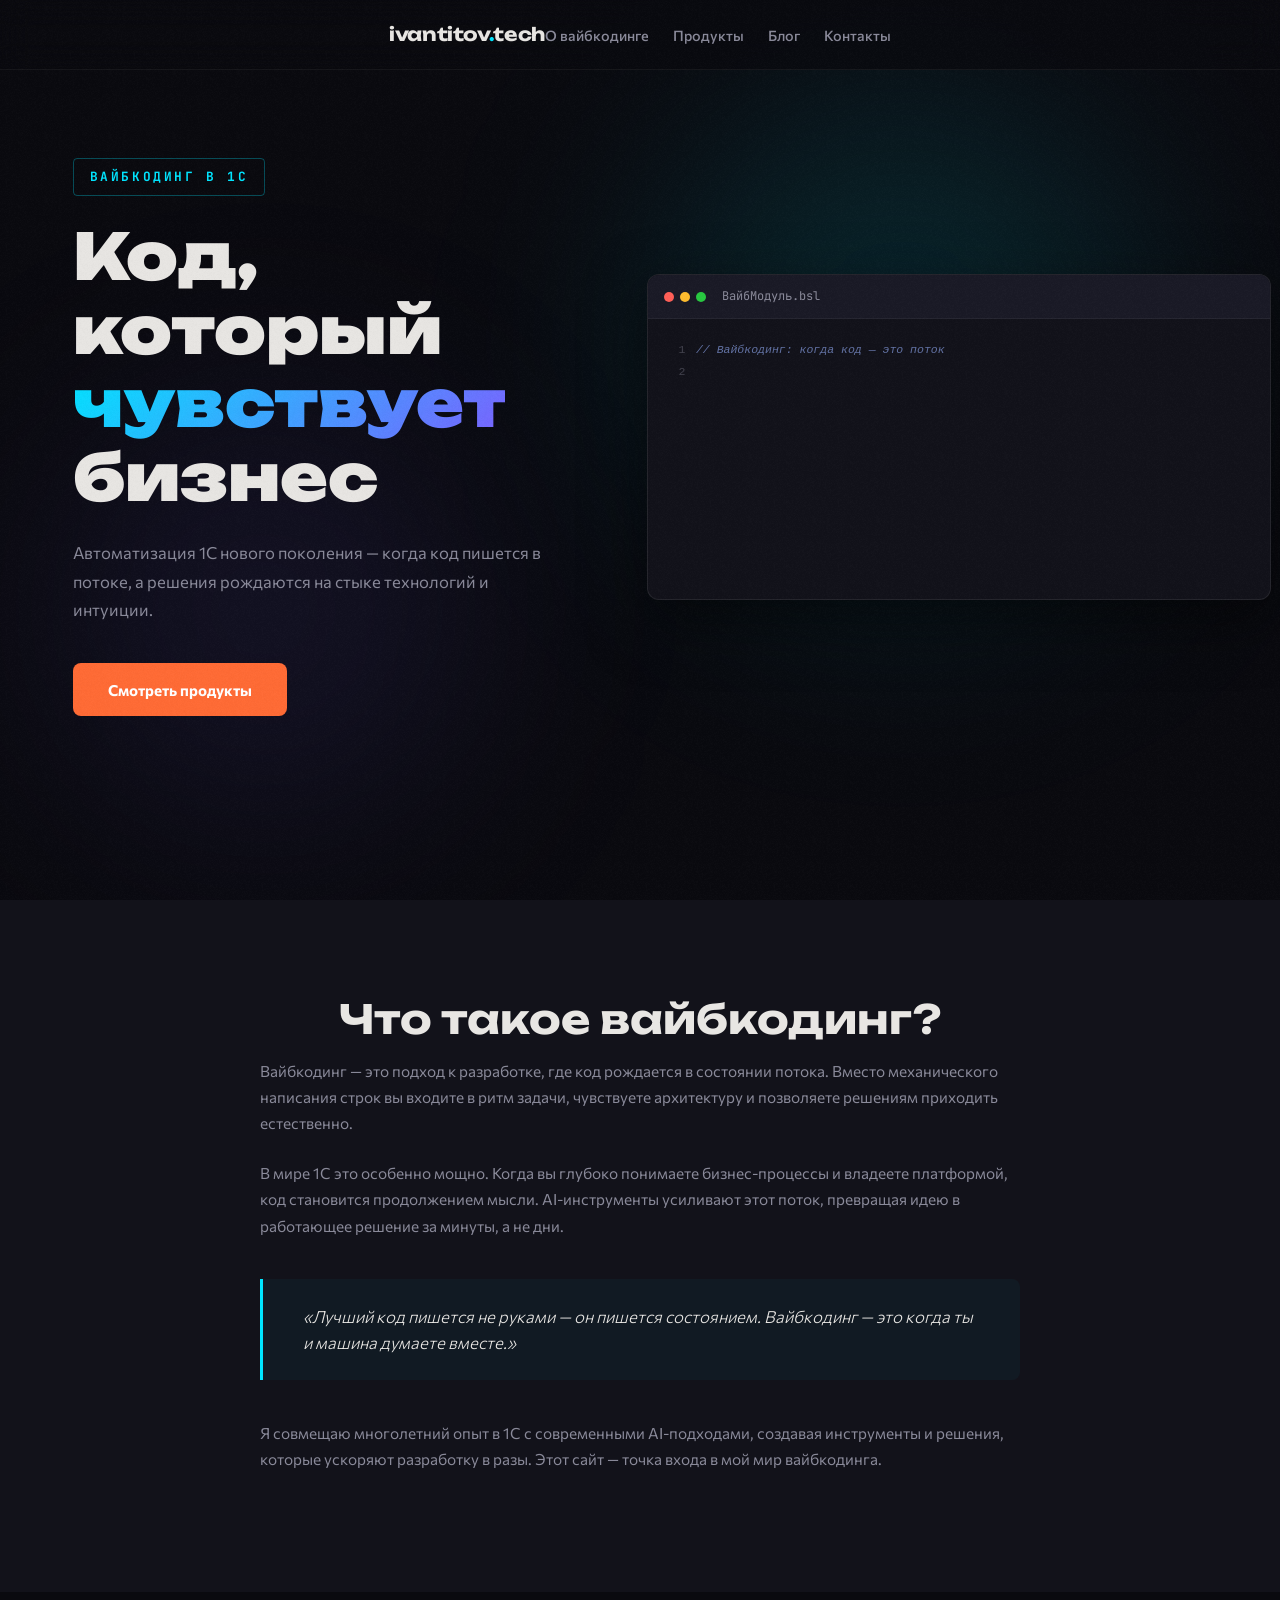
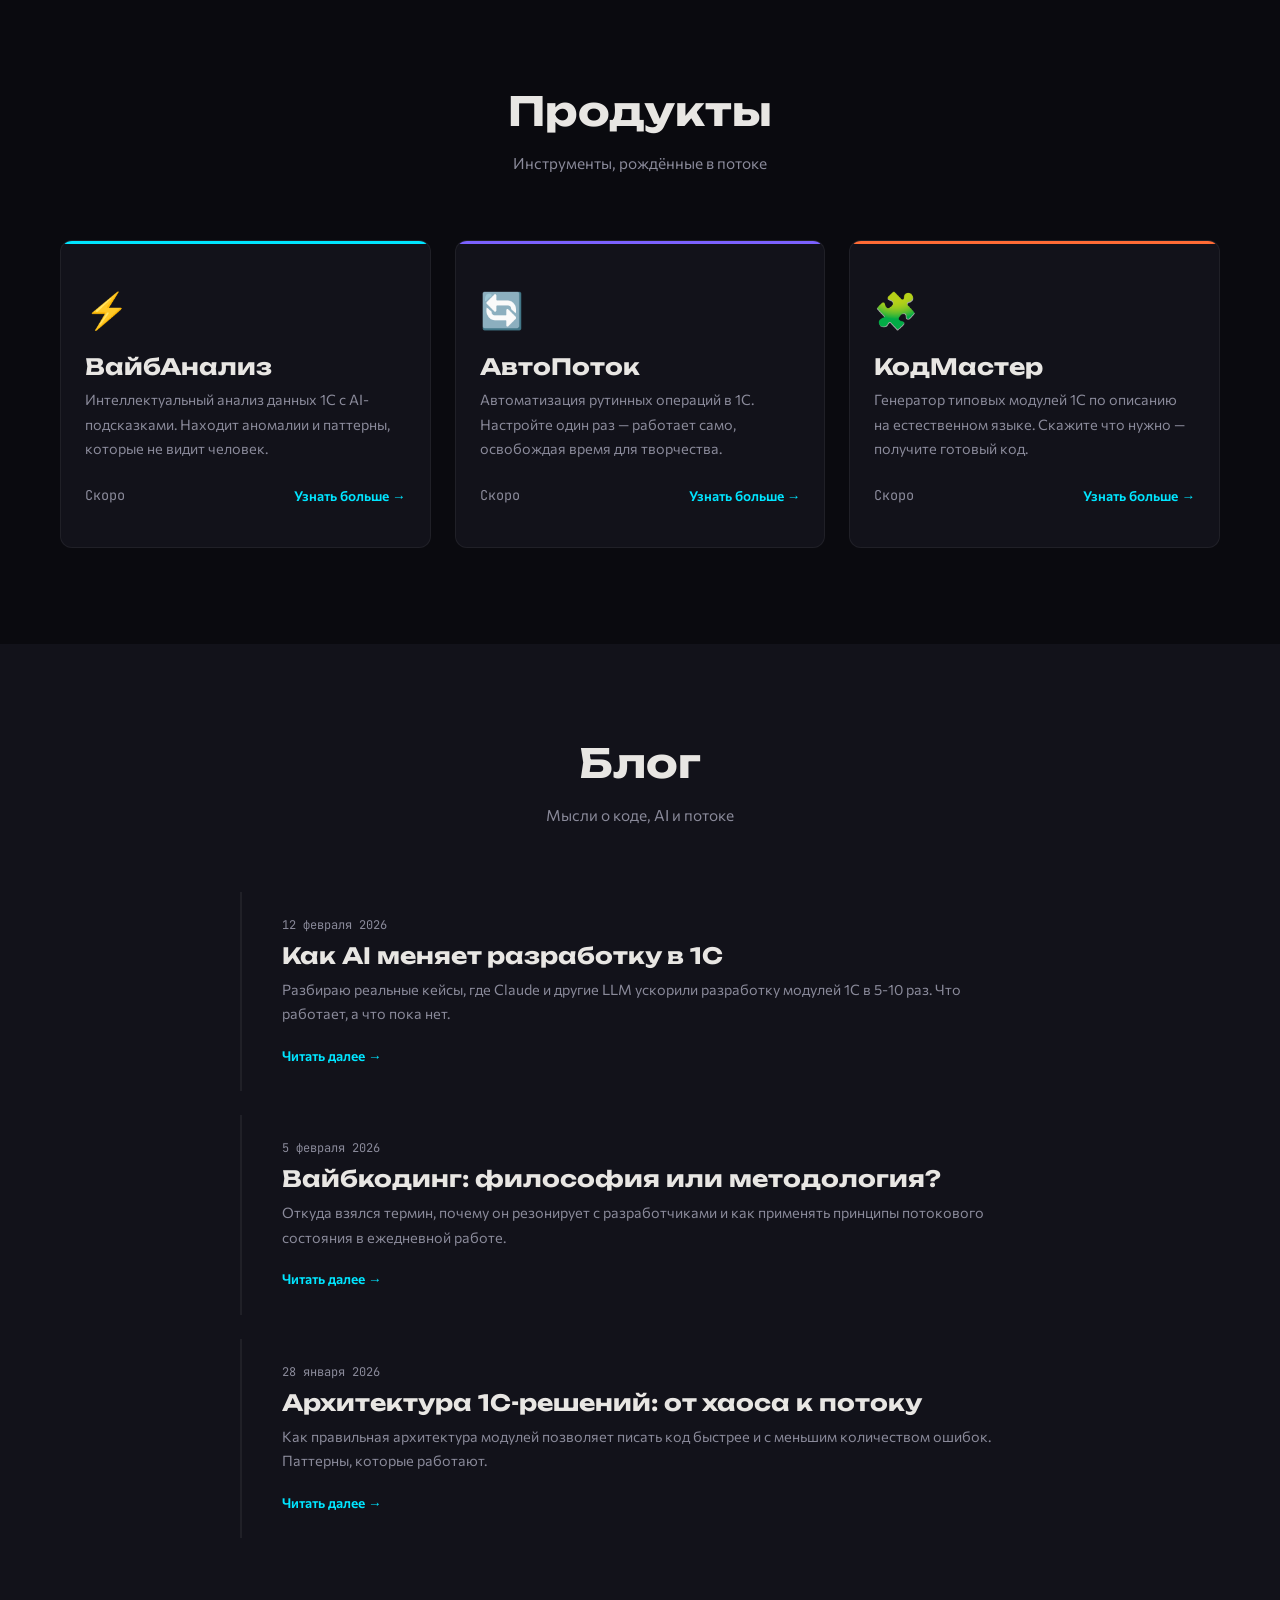
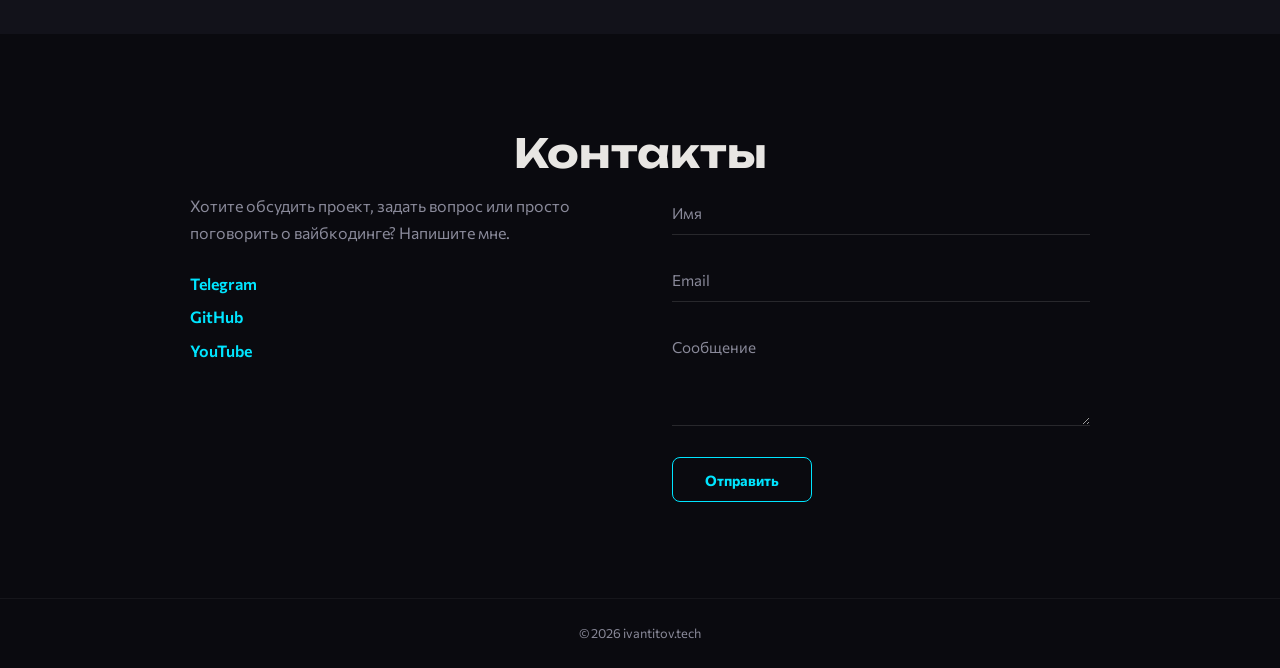
==== index.html @ f4c090a8 "initialization" ====
<!DOCTYPE html>
<html lang="ru">
<head>
  <meta charset="UTF-8">
  <meta name="viewport" content="width=device-width, initial-scale=1.0">
  <title>ivantitov.tech — Вайбкодинг в 1С</title>
  <meta name="description" content="Вайбкодинг в 1С — автоматизация, продукты и экспертиза. Иван Титов.">
  <link rel="icon" href="assets/favicon.svg" type="image/svg+xml">
  <link rel="preconnect" href="https://fonts.googleapis.com">
  <link rel="preconnect" href="https://fonts.gstatic.com" crossorigin>
  <link href="https://fonts.googleapis.com/css2?family=Unbounded:wght@700;900&family=Commissioner:wght@300;400;500;700&family=JetBrains+Mono:wght@400;700&display=swap" rel="stylesheet">
  <link rel="stylesheet" href="css/variables.css">
  <link rel="stylesheet" href="css/base.css">
  <link rel="stylesheet" href="css/layout.css">
  <link rel="stylesheet" href="css/sections.css">
  <link rel="stylesheet" href="css/animations.css">
</head>
<body>
  <!-- Noise overlay -->
  <div class="noise-overlay" aria-hidden="true"></div>

  <!-- Navigation -->
  <nav class="nav" id="nav">
    <div class="container nav__inner">
      <a href="#" class="nav__logo">ivantitov<span class="nav__logo-dot">.</span>tech</a>
      <ul class="nav__links" id="navLinks">
        <li><a href="#about" class="nav__link">О вайбкодинге</a></li>
        <li><a href="#products" class="nav__link">Продукты</a></li>
        <li><a href="#blog" class="nav__link">Блог</a></li>
        <li><a href="#contacts" class="nav__link">Контакты</a></li>
      </ul>
      <button class="nav__burger" id="navBurger" aria-label="Открыть меню">
        <span></span>
        <span></span>
        <span></span>
      </button>
    </div>
  </nav>

  <!-- Mobile overlay -->
  <div class="mobile-overlay" id="mobileOverlay">
    <ul class="mobile-overlay__links">
      <li><a href="#about" class="mobile-overlay__link">О вайбкодинге</a></li>
      <li><a href="#products" class="mobile-overlay__link">Продукты</a></li>
      <li><a href="#blog" class="mobile-overlay__link">Блог</a></li>
      <li><a href="#contacts" class="mobile-overlay__link">Контакты</a></li>
    </ul>
  </div>

  <!-- Hero -->
  <section class="hero" id="hero">
    <div class="hero__glow hero__glow--cyan" aria-hidden="true"></div>
    <div class="hero__glow hero__glow--violet" aria-hidden="true"></div>
    <div class="container hero__inner">
      <div class="hero__content">
        <span class="hero__label reveal" data-delay="0">ВАЙБКОДИНГ В 1С</span>
        <h1 class="hero__title reveal" data-delay="100">
          Код, который<br>
          <span class="hero__title-accent">чувствует</span> бизнес
        </h1>
        <p class="hero__subtitle reveal" data-delay="200">
          Автоматизация 1С нового поколения — когда код пишется в потоке, а решения рождаются на стыке технологий и интуиции.
        </p>
        <a href="#products" class="hero__cta reveal" data-delay="300">Смотреть продукты</a>
      </div>
      <div class="hero__code reveal" data-delay="200">
        <div class="code-window">
          <div class="code-window__header">
            <div class="code-window__dots">
              <span class="code-window__dot code-window__dot--red"></span>
              <span class="code-window__dot code-window__dot--yellow"></span>
              <span class="code-window__dot code-window__dot--green"></span>
            </div>
            <span class="code-window__filename">ВайбМодуль.bsl</span>
          </div>
          <div class="code-window__body">
            <pre class="code-window__pre"><code id="codeOutput"></code></pre>
          </div>
        </div>
      </div>
    </div>
  </section>

  <!-- About -->
  <section class="about" id="about">
    <div class="container about__inner">
      <h2 class="section-title reveal">Что такое вайбкодинг?</h2>
      <div class="about__content">
        <p class="about__text reveal" data-delay="100">
          Вайбкодинг — это подход к разработке, где код рождается в состоянии потока. Вместо механического написания строк вы входите в ритм задачи, чувствуете архитектуру и позволяете решениям приходить естественно.
        </p>
        <p class="about__text reveal" data-delay="200">
          В мире 1С это особенно мощно. Когда вы глубоко понимаете бизнес-процессы и владеете платформой, код становится продолжением мысли. AI-инструменты усиливают этот поток, превращая идею в работающее решение за минуты, а не дни.
        </p>
        <blockquote class="about__quote reveal" data-delay="300">
          «Лучший код пишется не руками — он пишется состоянием. Вайбкодинг — это когда ты и машина думаете вместе.»
        </blockquote>
        <p class="about__text reveal" data-delay="400">
          Я совмещаю многолетний опыт в 1С с современными AI-подходами, создавая инструменты и решения, которые ускоряют разработку в разы. Этот сайт — точка входа в мой мир вайбкодинга.
        </p>
      </div>
    </div>
  </section>

  <!-- Products -->
  <section class="products" id="products">
    <div class="container">
      <h2 class="section-title reveal">Продукты</h2>
      <p class="section-subtitle reveal" data-delay="100">Инструменты, рождённые в потоке</p>
      <div class="products__grid">
        <article class="product-card reveal" data-delay="100">
          <div class="product-card__accent product-card__accent--cyan"></div>
          <div class="product-card__icon">⚡</div>
          <h3 class="product-card__title">ВайбАнализ</h3>
          <p class="product-card__desc">Интеллектуальный анализ данных 1С с AI-подсказками. Находит аномалии и паттерны, которые не видит человек.</p>
          <div class="product-card__footer">
            <span class="product-card__price">Скоро</span>
            <a href="#contacts" class="product-card__link">Узнать больше →</a>
          </div>
        </article>
        <article class="product-card reveal" data-delay="200">
          <div class="product-card__accent product-card__accent--violet"></div>
          <div class="product-card__icon">🔄</div>
          <h3 class="product-card__title">АвтоПоток</h3>
          <p class="product-card__desc">Автоматизация рутинных операций в 1С. Настройте один раз — работает само, освобождая время для творчества.</p>
          <div class="product-card__footer">
            <span class="product-card__price">Скоро</span>
            <a href="#contacts" class="product-card__link">Узнать больше →</a>
          </div>
        </article>
        <article class="product-card reveal" data-delay="300">
          <div class="product-card__accent product-card__accent--orange"></div>
          <div class="product-card__icon">🧩</div>
          <h3 class="product-card__title">КодМастер</h3>
          <p class="product-card__desc">Генератор типовых модулей 1С по описанию на естественном языке. Скажите что нужно — получите готовый код.</p>
          <div class="product-card__footer">
            <span class="product-card__price">Скоро</span>
            <a href="#contacts" class="product-card__link">Узнать больше →</a>
          </div>
        </article>
      </div>
    </div>
  </section>

  <!-- Blog -->
  <section class="blog" id="blog">
    <div class="container">
      <h2 class="section-title reveal">Блог</h2>
      <p class="section-subtitle reveal" data-delay="100">Мысли о коде, AI и потоке</p>
      <div class="blog__list">
        <article class="blog-card reveal" data-delay="100">
          <time class="blog-card__date">12 февраля 2026</time>
          <h3 class="blog-card__title">Как AI меняет разработку в 1С</h3>
          <p class="blog-card__excerpt">Разбираю реальные кейсы, где Claude и другие LLM ускорили разработку модулей 1С в 5-10 раз. Что работает, а что пока нет.</p>
          <a href="#" class="blog-card__link">Читать далее →</a>
        </article>
        <article class="blog-card reveal" data-delay="200">
          <time class="blog-card__date">5 февраля 2026</time>
          <h3 class="blog-card__title">Вайбкодинг: философия или методология?</h3>
          <p class="blog-card__excerpt">Откуда взялся термин, почему он резонирует с разработчиками и как применять принципы потокового состояния в ежедневной работе.</p>
          <a href="#" class="blog-card__link">Читать далее →</a>
        </article>
        <article class="blog-card reveal" data-delay="300">
          <time class="blog-card__date">28 января 2026</time>
          <h3 class="blog-card__title">Архитектура 1С-решений: от хаоса к потоку</h3>
          <p class="blog-card__excerpt">Как правильная архитектура модулей позволяет писать код быстрее и с меньшим количеством ошибок. Паттерны, которые работают.</p>
          <a href="#" class="blog-card__link">Читать далее →</a>
        </article>
      </div>
    </div>
  </section>

  <!-- Contacts -->
  <section class="contacts" id="contacts">
    <div class="container">
      <h2 class="section-title reveal">Контакты</h2>
      <div class="contacts__inner">
        <div class="contacts__info reveal" data-delay="100">
          <p class="contacts__text">Хотите обсудить проект, задать вопрос или просто поговорить о вайбкодинге? Напишите мне.</p>
          <ul class="contacts__socials">
            <li><a href="#" class="contacts__social-link">Telegram</a></li>
            <li><a href="#" class="contacts__social-link">GitHub</a></li>
            <li><a href="#" class="contacts__social-link">YouTube</a></li>
          </ul>
        </div>
        <form class="contacts__form reveal" data-delay="200" id="contactForm">
          <div class="form-group">
            <input type="text" name="name" class="form-input" placeholder="Имя" required>
          </div>
          <div class="form-group">
            <input type="email" name="email" class="form-input" placeholder="Email" required>
          </div>
          <div class="form-group">
            <textarea name="message" class="form-input form-textarea" placeholder="Сообщение" rows="4" required></textarea>
          </div>
          <button type="submit" class="form-submit">Отправить</button>
        </form>
      </div>
    </div>
  </section>

  <!-- Footer -->
  <footer class="footer">
    <div class="container footer__inner">
      <span class="footer__copy">&copy; 2026 ivantitov.tech</span>
    </div>
  </footer>

  <script src="js/typing.js"></script>
  <script src="js/scroll-reveal.js"></script>
  <script src="js/main.js"></script>
</body>
</html>
---- css/variables.css ----
:root {
  /* Backgrounds */
  --bg-deep: #0a0a0f;
  --bg-surface: #12121a;
  --bg-elevated: #1a1a26;

  /* Accents */
  --accent-primary: #00e5ff;
  --accent-secondary: #7b61ff;
  --accent-cta: #ff6b35;

  /* Text */
  --text-primary: #e8e6e3;
  --text-secondary: #8a8a9a;

  /* Syntax highlighting (Dracula-style) */
  --syn-keyword: #ff79c6;
  --syn-function: #50fa7b;
  --syn-string: #f1fa8c;
  --syn-variable: #8be9fd;
  --syn-comment: #6272a4;
  --syn-number: #bd93f9;

  /* Fonts */
  --font-heading: 'Unbounded', cursive;
  --font-body: 'Commissioner', sans-serif;
  --font-mono: 'JetBrains Mono', monospace;

  /* Spacing */
  --space-xs: 0.5rem;
  --space-sm: 1rem;
  --space-md: 1.5rem;
  --space-lg: 2.5rem;
  --space-xl: 4rem;
  --space-2xl: 6rem;

  /* Container */
  --container-max: 1200px;
  --container-padding: 1.25rem;

  /* Misc */
  --radius: 12px;
  --radius-sm: 8px;
  --transition: 0.3s ease;
  --nav-height: 70px;
}
---- css/base.css ----
/* Reset */
*, *::before, *::after {
  margin: 0;
  padding: 0;
  box-sizing: border-box;
}

html {
  scroll-behavior: smooth;
  -webkit-font-smoothing: antialiased;
  -moz-osx-font-smoothing: grayscale;
}

body {
  font-family: var(--font-body);
  font-weight: 400;
  color: var(--text-primary);
  background-color: var(--bg-deep);
  line-height: 1.6;
  overflow-x: hidden;
}

/* Typography */
h1, h2, h3, h4 {
  font-family: var(--font-heading);
  font-weight: 700;
  line-height: 1.15;
}

h1 {
  font-size: clamp(2.2rem, 5vw, 4rem);
  font-weight: 900;
}

h2 {
  font-size: clamp(1.6rem, 3.5vw, 2.5rem);
}

h3 {
  font-size: clamp(1.1rem, 2vw, 1.4rem);
}

p {
  color: var(--text-secondary);
  font-size: clamp(0.95rem, 1.2vw, 1.1rem);
  line-height: 1.7;
}

a {
  color: var(--accent-primary);
  text-decoration: none;
  transition: color var(--transition);
}

a:hover {
  color: var(--accent-secondary);
}

ul {
  list-style: none;
}

img {
  max-width: 100%;
  display: block;
}

button, input, textarea {
  font-family: inherit;
  font-size: inherit;
  border: none;
  outline: none;
  background: none;
  color: inherit;
}

/* Noise overlay */
.noise-overlay {
  position: fixed;
  inset: 0;
  z-index: 9999;
  pointer-events: none;
  opacity: 0.04;
  background-image: url('../assets/noise.png');
  background-repeat: repeat;
}

/* Section title */
.section-title {
  text-align: center;
  margin-bottom: var(--space-sm);
}

.section-subtitle {
  text-align: center;
  margin-bottom: var(--space-xl);
  color: var(--text-secondary);
}

/* Selection */
::selection {
  background: var(--accent-primary);
  color: var(--bg-deep);
}
---- css/layout.css ----
/* Container */
.container {
  max-width: var(--container-max);
  margin: 0 auto;
  padding: 0 var(--container-padding);
}

/* Sections */
section {
  padding: var(--space-2xl) 0;
}

/* Nav layout */
.nav {
  position: fixed;
  top: 0;
  left: 0;
  right: 0;
  z-index: 1000;
  height: var(--nav-height);
  display: flex;
  align-items: center;
  background: rgba(10, 10, 15, 0.8);
  backdrop-filter: blur(16px);
  -webkit-backdrop-filter: blur(16px);
  border-bottom: 1px solid rgba(255, 255, 255, 0.05);
}

.nav__inner {
  display: flex;
  align-items: center;
  justify-content: space-between;
}

.nav__links {
  display: flex;
  gap: var(--space-md);
}

.nav__burger {
  display: none;
  flex-direction: column;
  gap: 5px;
  cursor: pointer;
  padding: 4px;
}

.nav__burger span {
  display: block;
  width: 24px;
  height: 2px;
  background: var(--text-primary);
  border-radius: 2px;
  transition: var(--transition);
}

/* Hero layout */
.hero {
  min-height: 100vh;
  display: flex;
  align-items: center;
  padding-top: var(--nav-height);
  position: relative;
  overflow: hidden;
}

.hero__inner {
  display: grid;
  grid-template-columns: 45% 55%;
  gap: var(--space-xl);
  align-items: center;
}

/* About layout */
.about__inner {
  max-width: 800px;
  margin: 0 auto;
}

/* Products grid */
.products__grid {
  display: grid;
  grid-template-columns: repeat(auto-fill, minmax(300px, 1fr));
  gap: var(--space-md);
}

/* Blog list */
.blog__list {
  display: flex;
  flex-direction: column;
  gap: var(--space-md);
  max-width: 800px;
  margin: 0 auto;
}

/* Contacts layout */
.contacts__inner {
  display: grid;
  grid-template-columns: 1fr 1fr;
  gap: var(--space-xl);
  max-width: 900px;
  margin: 0 auto;
}

/* Footer layout */
.footer__inner {
  display: flex;
  justify-content: center;
  padding: var(--space-md) 0;
}

/* Mobile overlay */
.mobile-overlay {
  position: fixed;
  inset: 0;
  z-index: 999;
  background: rgba(10, 10, 15, 0.95);
  backdrop-filter: blur(20px);
  display: flex;
  align-items: center;
  justify-content: center;
  opacity: 0;
  pointer-events: none;
  transition: opacity var(--transition);
}

.mobile-overlay.active {
  opacity: 1;
  pointer-events: auto;
}

.mobile-overlay__links {
  display: flex;
  flex-direction: column;
  align-items: center;
  gap: var(--space-lg);
}

.mobile-overlay__link {
  font-family: var(--font-heading);
  font-size: 1.5rem;
  color: var(--text-primary);
}

/* ===== Responsive ===== */

@media (max-width: 1024px) {
  .hero__inner {
    grid-template-columns: 1fr;
    text-align: center;
  }

  .hero__content {
    order: 1;
  }

  .hero__code {
    order: 2;
  }

  .contacts__inner {
    grid-template-columns: 1fr;
  }
}

@media (max-width: 768px) {
  :root {
    --container-padding: 1rem;
  }

  .nav__links {
    display: none;
  }

  .nav__burger {
    display: flex;
  }

  .products__grid {
    grid-template-columns: 1fr;
  }

  section {
    padding: var(--space-xl) 0;
  }
}
---- css/sections.css ----
/* ===== Nav ===== */
.nav__logo {
  font-family: var(--font-heading);
  font-weight: 700;
  font-size: 1.15rem;
  color: var(--text-primary);
  letter-spacing: -0.02em;
}

.nav__logo:hover {
  color: var(--text-primary);
}

.nav__logo-dot {
  color: var(--accent-primary);
}

.nav__link {
  color: var(--text-secondary);
  font-size: 0.9rem;
  font-weight: 500;
  position: relative;
  padding-bottom: 2px;
}

.nav__link::after {
  content: '';
  position: absolute;
  bottom: 0;
  left: 0;
  width: 0;
  height: 2px;
  background: var(--accent-primary);
  transition: width var(--transition);
}

.nav__link:hover {
  color: var(--text-primary);
}

.nav__link:hover::after {
  width: 100%;
}

/* ===== Hero ===== */
.hero__label {
  display: inline-block;
  font-family: var(--font-mono);
  font-size: 0.8rem;
  font-weight: 700;
  letter-spacing: 0.2em;
  color: var(--accent-primary);
  padding: var(--space-xs) var(--space-sm);
  border: 1px solid rgba(0, 229, 255, 0.3);
  border-radius: 4px;
  margin-bottom: var(--space-md);
}

.hero__title {
  margin-bottom: var(--space-md);
}

.hero__title-accent {
  background: linear-gradient(135deg, var(--accent-primary), var(--accent-secondary));
  -webkit-background-clip: text;
  -webkit-text-fill-color: transparent;
  background-clip: text;
}

.hero__subtitle {
  font-size: clamp(1rem, 1.3vw, 1.2rem);
  margin-bottom: var(--space-lg);
  max-width: 480px;
}

@media (max-width: 1024px) {
  .hero__subtitle {
    margin-left: auto;
    margin-right: auto;
  }
}

.hero__cta {
  display: inline-block;
  padding: 0.9rem 2.2rem;
  background: var(--accent-cta);
  color: #fff;
  font-weight: 700;
  font-size: 0.95rem;
  border-radius: var(--radius-sm);
  transition: transform var(--transition), box-shadow var(--transition), background var(--transition);
}

.hero__cta:hover {
  color: #fff;
  transform: translateY(-2px);
  box-shadow: 0 8px 30px rgba(255, 107, 53, 0.35);
}

/* Hero glows */
.hero__glow {
  position: absolute;
  border-radius: 50%;
  filter: blur(120px);
  pointer-events: none;
}

.hero__glow--cyan {
  width: 500px;
  height: 500px;
  background: rgba(0, 229, 255, 0.12);
  top: 10%;
  right: 10%;
}

.hero__glow--violet {
  width: 400px;
  height: 400px;
  background: rgba(123, 97, 255, 0.1);
  bottom: 10%;
  left: 5%;
}

/* Code window */
.code-window {
  background: var(--bg-surface);
  border: 1px solid rgba(255, 255, 255, 0.08);
  border-radius: var(--radius);
  overflow: hidden;
  box-shadow: 0 20px 60px rgba(0, 0, 0, 0.5);
}

.code-window__header {
  display: flex;
  align-items: center;
  gap: var(--space-sm);
  padding: 0.75rem 1rem;
  background: var(--bg-elevated);
  border-bottom: 1px solid rgba(255, 255, 255, 0.05);
}

.code-window__dots {
  display: flex;
  gap: 6px;
}

.code-window__dot {
  width: 10px;
  height: 10px;
  border-radius: 50%;
}

.code-window__dot--red { background: #ff5f57; }
.code-window__dot--yellow { background: #febc2e; }
.code-window__dot--green { background: #28c840; }

.code-window__filename {
  font-family: var(--font-mono);
  font-size: 0.75rem;
  color: var(--text-secondary);
}

.code-window__body {
  padding: 1.25rem;
  min-height: 280px;
  overflow: hidden;
}

.code-window__pre {
  font-family: var(--font-mono);
  font-size: clamp(0.72rem, 0.9vw, 0.85rem);
  line-height: 1.8;
  white-space: pre;
  color: var(--text-secondary);
}

/* Syntax classes */
.syn-keyword { color: var(--syn-keyword); font-weight: 700; }
.syn-function { color: var(--syn-function); }
.syn-string { color: var(--syn-string); }
.syn-variable { color: var(--syn-variable); }
.syn-comment { color: var(--syn-comment); font-style: italic; }
.syn-number { color: var(--syn-number); }
.syn-cursor {
  display: inline-block;
  width: 2px;
  height: 1.1em;
  background: var(--accent-primary);
  vertical-align: text-bottom;
  margin-left: 1px;
}

.code-line-num {
  display: inline-block;
  width: 2.5ch;
  text-align: right;
  margin-right: 1.5ch;
  color: rgba(138, 138, 154, 0.4);
  user-select: none;
}

/* ===== About ===== */
.about {
  background: var(--bg-surface);
}

.about__text {
  margin-bottom: var(--space-md);
}

.about__quote {
  position: relative;
  padding: var(--space-md) var(--space-lg);
  margin: var(--space-lg) 0;
  font-family: var(--font-body);
  font-size: clamp(1rem, 1.3vw, 1.15rem);
  font-style: italic;
  font-weight: 300;
  color: var(--text-primary);
  border-left: 3px solid var(--accent-primary);
  background: rgba(0, 229, 255, 0.04);
  border-radius: 0 var(--radius-sm) var(--radius-sm) 0;
}

/* ===== Products ===== */
.product-card {
  position: relative;
  background: var(--bg-surface);
  border: 1px solid rgba(255, 255, 255, 0.06);
  border-radius: var(--radius);
  padding: var(--space-lg) var(--space-md);
  overflow: hidden;
  transition: transform var(--transition), box-shadow var(--transition), border-color var(--transition);
  display: flex;
  flex-direction: column;
}

.product-card:hover {
  transform: translateY(-6px);
  box-shadow: 0 16px 48px rgba(0, 0, 0, 0.4);
  border-color: rgba(255, 255, 255, 0.12);
}

.product-card__accent {
  position: absolute;
  top: 0;
  left: 0;
  right: 0;
  height: 3px;
}

.product-card__accent--cyan { background: var(--accent-primary); }
.product-card__accent--violet { background: var(--accent-secondary); }
.product-card__accent--orange { background: var(--accent-cta); }

.product-card:hover .product-card__accent--cyan { box-shadow: 0 0 20px var(--accent-primary); }
.product-card:hover .product-card__accent--violet { box-shadow: 0 0 20px var(--accent-secondary); }
.product-card:hover .product-card__accent--orange { box-shadow: 0 0 20px var(--accent-cta); }

.product-card__icon {
  font-size: 2.2rem;
  margin-bottom: var(--space-sm);
}

.product-card__title {
  margin-bottom: var(--space-xs);
}

.product-card__desc {
  font-size: 0.9rem;
  margin-bottom: var(--space-md);
  flex: 1;
}

.product-card__footer {
  display: flex;
  justify-content: space-between;
  align-items: center;
}

.product-card__price {
  font-family: var(--font-mono);
  font-size: 0.85rem;
  color: var(--text-secondary);
}

.product-card__link {
  font-size: 0.85rem;
  font-weight: 600;
}

/* ===== Blog ===== */
.blog {
  background: var(--bg-surface);
}

.blog-card {
  padding: var(--space-md) var(--space-lg);
  border-left: 2px solid rgba(255, 255, 255, 0.06);
  transition: border-color var(--transition), background var(--transition);
  border-radius: 0 var(--radius-sm) var(--radius-sm) 0;
}

.blog-card:hover {
  border-left-color: var(--accent-primary);
  background: rgba(0, 229, 255, 0.02);
}

.blog-card__date {
  font-family: var(--font-mono);
  font-size: 0.75rem;
  color: var(--text-secondary);
  display: block;
  margin-bottom: var(--space-xs);
}

.blog-card__title {
  margin-bottom: var(--space-xs);
}

.blog-card__excerpt {
  font-size: 0.9rem;
  margin-bottom: var(--space-sm);
}

.blog-card__link {
  font-size: 0.85rem;
  font-weight: 600;
}

/* ===== Contacts ===== */
.contacts__text {
  margin-bottom: var(--space-md);
  font-size: 1rem;
}

.contacts__socials {
  display: flex;
  flex-direction: column;
  gap: var(--space-xs);
}

.contacts__social-link {
  font-weight: 600;
  font-size: 1rem;
}

/* Form */
.form-group {
  margin-bottom: var(--space-md);
}

.form-input {
  width: 100%;
  padding: 0.75rem 0;
  background: transparent;
  border-bottom: 1px solid rgba(255, 255, 255, 0.12);
  color: var(--text-primary);
  font-size: 0.95rem;
  transition: border-color var(--transition);
}

.form-input::placeholder {
  color: var(--text-secondary);
}

.form-input:focus {
  border-bottom-color: var(--accent-primary);
}

.form-textarea {
  resize: vertical;
  min-height: 100px;
}

.form-submit {
  display: inline-block;
  padding: 0.8rem 2rem;
  background: transparent;
  color: var(--accent-primary);
  border: 1px solid var(--accent-primary);
  border-radius: var(--radius-sm);
  font-weight: 700;
  font-size: 0.9rem;
  cursor: pointer;
  transition: background var(--transition), color var(--transition), box-shadow var(--transition);
}

.form-submit:hover {
  background: var(--accent-primary);
  color: var(--bg-deep);
  box-shadow: 0 0 20px rgba(0, 229, 255, 0.3);
}

/* ===== Footer ===== */
.footer {
  border-top: 1px solid rgba(255, 255, 255, 0.05);
}

.footer__copy {
  font-size: 0.8rem;
  color: var(--text-secondary);
}
---- css/animations.css ----
/* ===== Reveal ===== */
.reveal {
  opacity: 0;
  transform: translateY(30px);
  transition: opacity 0.7s ease, transform 0.7s ease;
}

.reveal.visible {
  opacity: 1;
  transform: translateY(0);
}

/* ===== Hero glows float ===== */
.hero__glow--cyan {
  animation: float-cyan 10s ease-in-out infinite;
}

.hero__glow--violet {
  animation: float-violet 12s ease-in-out infinite;
}

@keyframes float-cyan {
  0%, 100% { transform: translate(0, 0) scale(1); }
  33% { transform: translate(30px, -20px) scale(1.05); }
  66% { transform: translate(-20px, 15px) scale(0.95); }
}

@keyframes float-violet {
  0%, 100% { transform: translate(0, 0) scale(1); }
  33% { transform: translate(-25px, 20px) scale(1.08); }
  66% { transform: translate(15px, -25px) scale(0.92); }
}

/* ===== Cursor blink ===== */
@keyframes blink {
  0%, 100% { opacity: 1; }
  50% { opacity: 0; }
}

.syn-cursor {
  animation: blink 0.8s step-end infinite;
}

/* ===== Nav burger active ===== */
.nav__burger.active span:nth-child(1) {
  transform: rotate(45deg) translate(5px, 5px);
}

.nav__burger.active span:nth-child(2) {
  opacity: 0;
}

.nav__burger.active span:nth-child(3) {
  transform: rotate(-45deg) translate(5px, -5px);
}

/* ===== Link hover underline (nav handled separately) ===== */
.blog-card__link,
.product-card__link {
  position: relative;
}

.blog-card__link::after,
.product-card__link::after {
  content: '';
  position: absolute;
  bottom: -2px;
  left: 0;
  width: 0;
  height: 1px;
  background: var(--accent-primary);
  transition: width var(--transition);
}

.blog-card__link:hover::after,
.product-card__link:hover::after {
  width: 100%;
}

/* ===== Smooth scroll offset for anchors ===== */
:target {
  scroll-margin-top: calc(var(--nav-height) + 1rem);
}
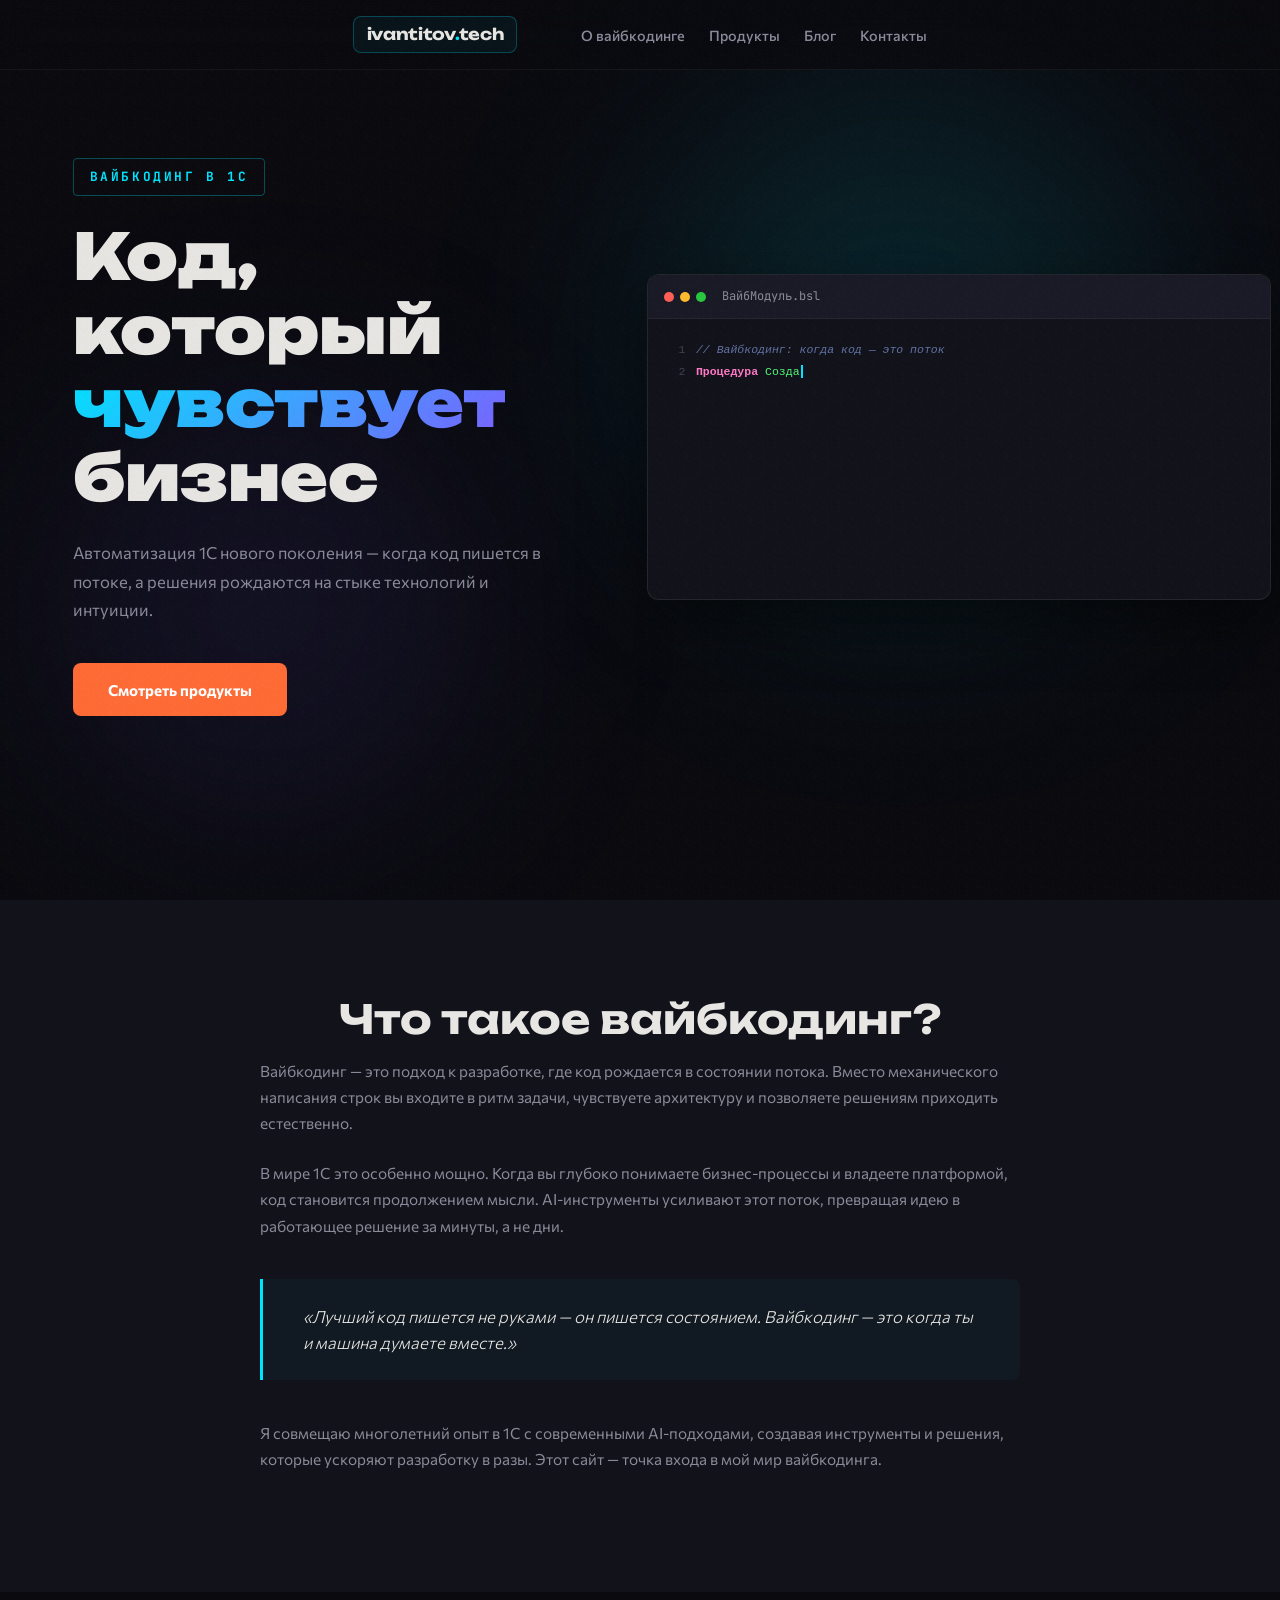
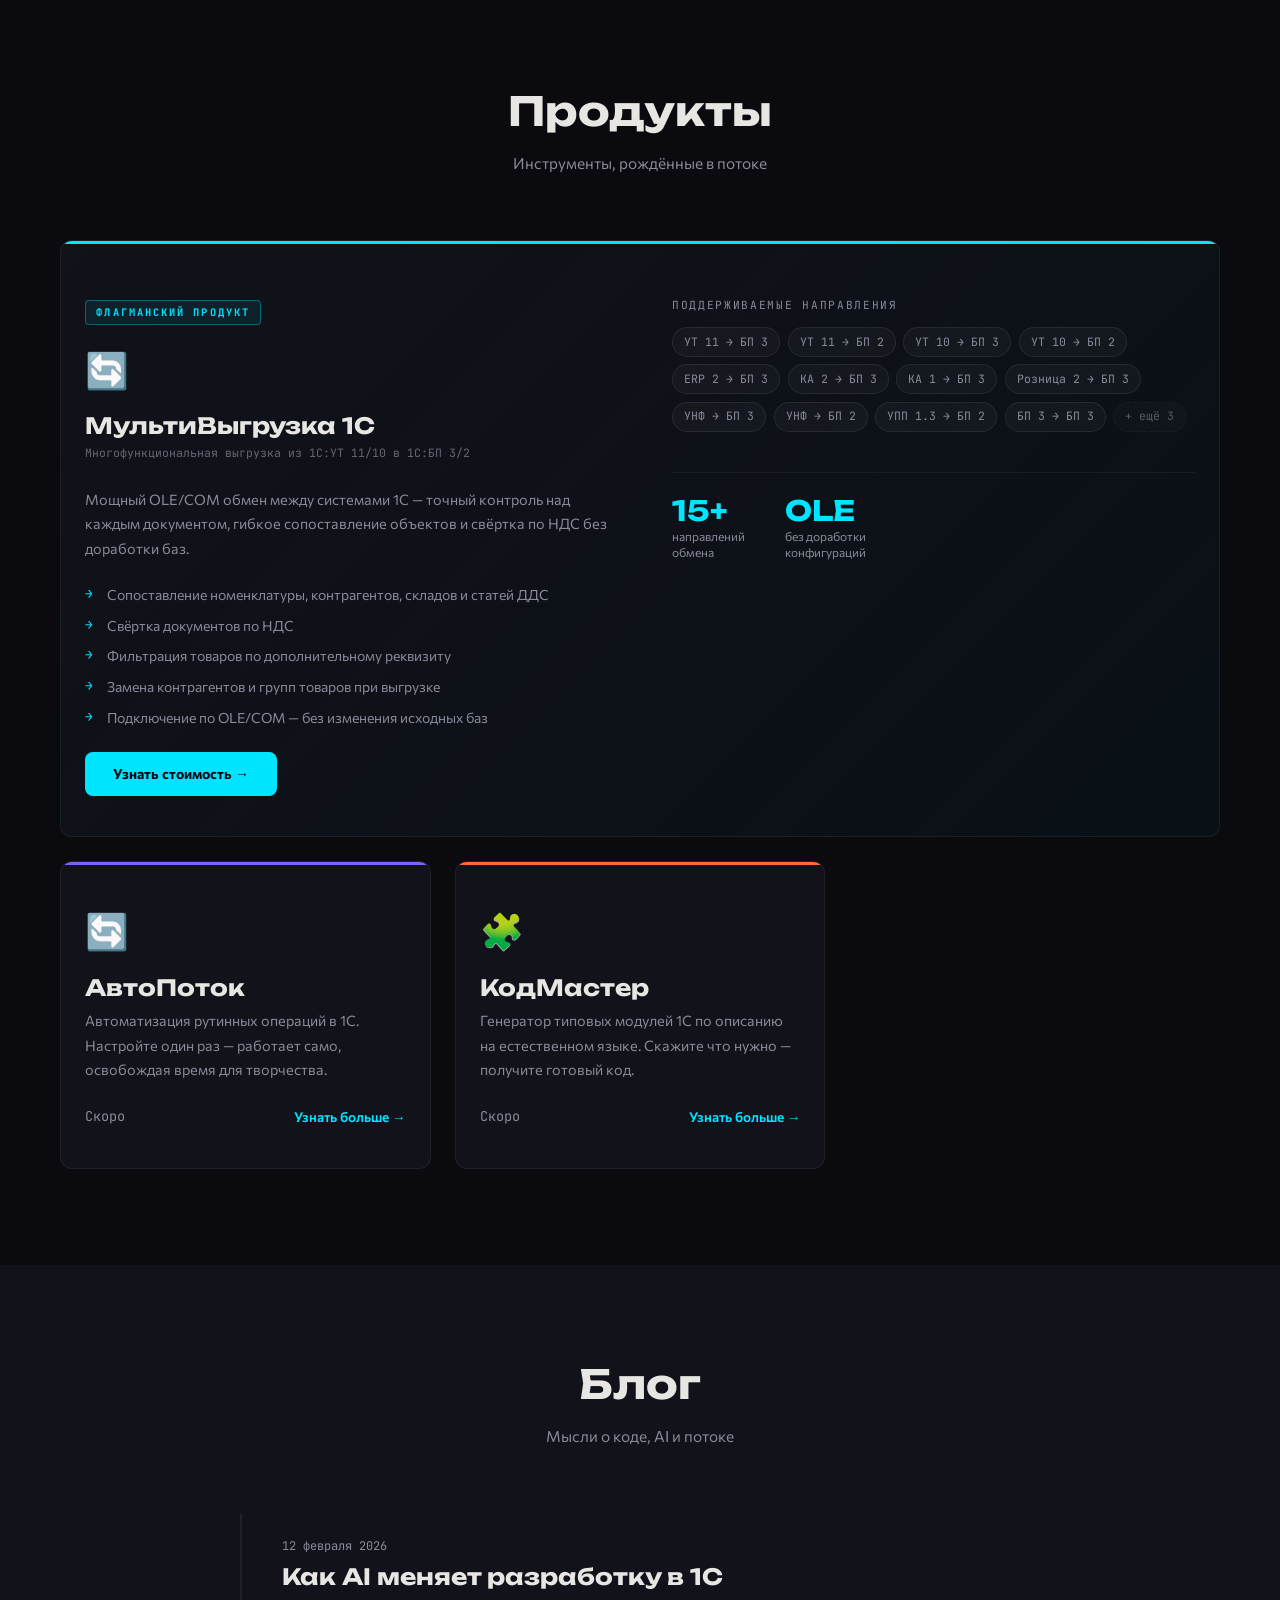
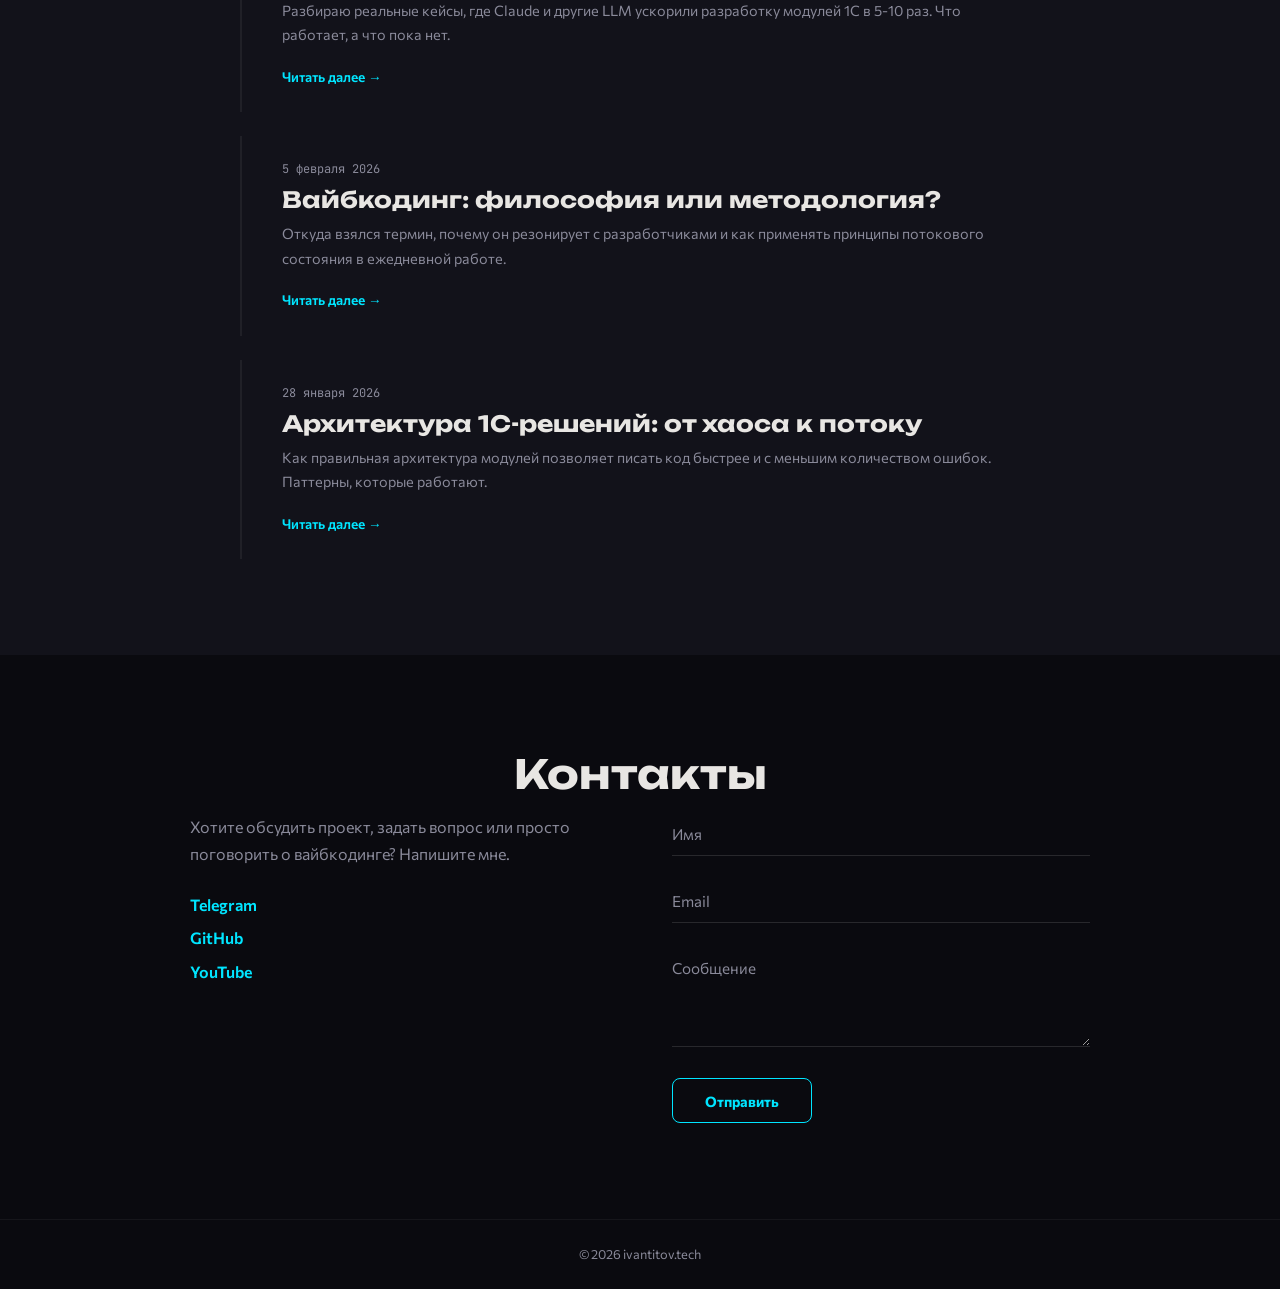
==== commit 32d4bdaf: "Improve nav, add featured product card, SEO and social links - Nav logo: add border/background to vi" ====
--- a/index.html
+++ b/index.html
@@ -3,8 +3,37 @@
 <head>
   <meta charset="UTF-8">
   <meta name="viewport" content="width=device-width, initial-scale=1.0">
-  <title>ivantitov.tech — Вайбкодинг в 1С</title>
-  <meta name="description" content="Вайбкодинг в 1С — автоматизация, продукты и экспертиза. Иван Титов.">
+  <title>ivantitov.tech — Вайбкодинг в 1С | Выгрузка УТ в БП, OLE-обмен 1С</title>
+  <meta name="description" content="Иван Титов — разработчик 1С. Многофункциональная выгрузка из 1С УТ 11/10 в 1С БП 3/2: сопоставление номенклатуры, контрагентов, складов, свёртка по НДС. OLE/COM обмен без доработки конфигураций.">
+  <meta name="keywords" content="выгрузка УТ11 БП3, выгрузка УТ10 БП2, обмен 1С УТ БП, многофункциональная выгрузка 1С, сопоставление номенклатуры 1С, свёртка по НДС 1С, OLE обмен 1С, УТ 11 БП 3 обмен, выгрузка ERP БП3, обмен КА2 БП3">
+  <link rel="canonical" href="https://ivantitov.tech/">
+  <script type="application/ld+json">
+  {
+    "@context": "https://schema.org",
+    "@type": "SoftwareApplication",
+    "name": "МультиВыгрузка 1С",
+    "alternateName": [
+      "Многофункциональная выгрузка из 1С УТ 11 в БП 3",
+      "Многофункциональная выгрузка из 1С УТ 11 в БП 2",
+      "Многофункциональная выгрузка из 1С УТ 10 в БП 3",
+      "Многофункциональная выгрузка из 1С УТ 10 в БП 2",
+      "Многофункциональная выгрузка из 1С ERP 2 в БП 3",
+      "Многофункциональная выгрузка из 1С КА 2 в БП 3"
+    ],
+    "description": "OLE/COM обмен между системами 1С с сопоставлением номенклатуры, контрагентов, складов и статей ДДС. Свёртка документов по НДС, фильтрация по дополнительному реквизиту.",
+    "applicationCategory": "BusinessApplication",
+    "operatingSystem": "Windows",
+    "author": {
+      "@type": "Person",
+      "name": "Иван Титов",
+      "url": "https://ivantitov.tech"
+    },
+    "offers": {
+      "@type": "Offer",
+      "availability": "https://schema.org/InStock"
+    }
+  }
+  </script>
   <link rel="icon" href="assets/favicon.svg" type="image/svg+xml">
   <link rel="preconnect" href="https://fonts.googleapis.com">
   <link rel="preconnect" href="https://fonts.gstatic.com" crossorigin>
@@ -108,14 +137,59 @@
       <h2 class="section-title reveal">Продукты</h2>
       <p class="section-subtitle reveal" data-delay="100">Инструменты, рождённые в потоке</p>
       <div class="products__grid">
-        <article class="product-card reveal" data-delay="100">
+        <article class="product-card product-card--featured reveal" data-delay="100">
           <div class="product-card__accent product-card__accent--cyan"></div>
-          <div class="product-card__icon">⚡</div>
-          <h3 class="product-card__title">ВайбАнализ</h3>
-          <p class="product-card__desc">Интеллектуальный анализ данных 1С с AI-подсказками. Находит аномалии и паттерны, которые не видит человек.</p>
-          <div class="product-card__footer">
-            <span class="product-card__price">Скоро</span>
-            <a href="#contacts" class="product-card__link">Узнать больше →</a>
+          <div class="product-card__featured-inner">
+
+            <div class="product-card__featured-left">
+              <span class="product-card__badge">Флагманский продукт</span>
+              <div class="product-card__icon">🔄</div>
+              <h3 class="product-card__title">МультиВыгрузка 1С</h3>
+              <p class="product-card__aka">Многофункциональная выгрузка из 1С:УТ 11/10 в 1С:БП 3/2</p>
+              <p class="product-card__desc">
+                Мощный OLE/COM обмен между системами 1С — точный контроль над каждым документом, гибкое сопоставление объектов и свёртка по НДС без доработки баз.
+              </p>
+              <ul class="product-card__features">
+                <li>Сопоставление номенклатуры, контрагентов, складов и статей ДДС</li>
+                <li>Свёртка документов по НДС</li>
+                <li>Фильтрация товаров по дополнительному реквизиту</li>
+                <li>Замена контрагентов и групп товаров при выгрузке</li>
+                <li>Подключение по OLE/COM — без изменения исходных баз</li>
+              </ul>
+              <div class="product-card__footer">
+                <a href="#contacts" class="product-card__link product-card__link--cta">Узнать стоимость →</a>
+              </div>
+            </div>
+
+            <div class="product-card__featured-right">
+              <div class="product-card__platforms-label">Поддерживаемые направления</div>
+              <div class="product-card__platforms">
+                <span class="platform-badge">УТ 11 → БП 3</span>
+                <span class="platform-badge">УТ 11 → БП 2</span>
+                <span class="platform-badge">УТ 10 → БП 3</span>
+                <span class="platform-badge">УТ 10 → БП 2</span>
+                <span class="platform-badge">ERP 2 → БП 3</span>
+                <span class="platform-badge">КА 2 → БП 3</span>
+                <span class="platform-badge">КА 1 → БП 3</span>
+                <span class="platform-badge">Розница 2 → БП 3</span>
+                <span class="platform-badge">УНФ → БП 3</span>
+                <span class="platform-badge">УНФ → БП 2</span>
+                <span class="platform-badge">УПП 1.3 → БП 2</span>
+                <span class="platform-badge">БП 3 → БП 3</span>
+                <span class="platform-badge platform-badge--more">+ ещё 3</span>
+              </div>
+              <div class="product-card__stats">
+                <div class="product-card__stat">
+                  <span class="product-card__stat-num">15+</span>
+                  <span class="product-card__stat-label">направлений<br>обмена</span>
+                </div>
+                <div class="product-card__stat">
+                  <span class="product-card__stat-num">OLE</span>
+                  <span class="product-card__stat-label">без доработки<br>конфигураций</span>
+                </div>
+              </div>
+            </div>
+
           </div>
         </article>
         <article class="product-card reveal" data-delay="200">
@@ -178,8 +252,8 @@
         <div class="contacts__info reveal" data-delay="100">
           <p class="contacts__text">Хотите обсудить проект, задать вопрос или просто поговорить о вайбкодинге? Напишите мне.</p>
           <ul class="contacts__socials">
-            <li><a href="#" class="contacts__social-link">Telegram</a></li>
-            <li><a href="#" class="contacts__social-link">GitHub</a></li>
+            <li><a href="https://t.me/IvanTitovTech" class="contacts__social-link" target="_blank" rel="noopener">Telegram</a></li>
+            <li><a href="https://github.com/ivanarama" class="contacts__social-link" target="_blank" rel="noopener">GitHub</a></li>
             <li><a href="#" class="contacts__social-link">YouTube</a></li>
           </ul>
         </div>
--- a/css/layout.css
+++ b/css/layout.css
@@ -30,6 +30,7 @@
   display: flex;
   align-items: center;
   justify-content: space-between;
+  gap: var(--space-xl);
 }
 
 .nav__links {
--- a/css/sections.css
+++ b/css/sections.css
@@ -2,13 +2,20 @@
 .nav__logo {
   font-family: var(--font-heading);
   font-weight: 700;
-  font-size: 1.15rem;
+  font-size: 1rem;
   color: var(--text-primary);
   letter-spacing: -0.02em;
+  padding: 0.3rem 0.8rem;
+  border: 1px solid rgba(0, 229, 255, 0.25);
+  border-radius: var(--radius-sm);
+  background: rgba(0, 229, 255, 0.05);
+  transition: border-color var(--transition), background var(--transition);
 }
 
 .nav__logo:hover {
   color: var(--text-primary);
+  border-color: rgba(0, 229, 255, 0.5);
+  background: rgba(0, 229, 255, 0.1);
 }
 
 .nav__logo-dot {
@@ -289,6 +296,165 @@
   font-weight: 600;
 }
 
+/* Featured product card */
+.product-card--featured {
+  grid-column: 1 / -1;
+  background: linear-gradient(135deg, var(--bg-surface) 0%, rgba(0, 229, 255, 0.03) 100%);
+}
+
+.product-card--featured:hover {
+  box-shadow: 0 24px 64px rgba(0, 0, 0, 0.5), 0 0 0 1px rgba(0, 229, 255, 0.1);
+}
+
+.product-card__featured-inner {
+  display: grid;
+  grid-template-columns: 1fr 1fr;
+  gap: var(--space-xl);
+  align-items: start;
+  padding-top: var(--space-sm);
+}
+
+.product-card__badge {
+  display: inline-block;
+  font-family: var(--font-mono);
+  font-size: 0.65rem;
+  font-weight: 700;
+  letter-spacing: 0.2em;
+  text-transform: uppercase;
+  color: var(--accent-primary);
+  border: 1px solid rgba(0, 229, 255, 0.35);
+  background: rgba(0, 229, 255, 0.08);
+  padding: 0.2rem 0.65rem;
+  border-radius: 4px;
+  margin-bottom: var(--space-sm);
+}
+
+.product-card__aka {
+  font-family: var(--font-mono);
+  font-size: 0.72rem;
+  color: var(--text-secondary);
+  margin-top: -0.25rem;
+  margin-bottom: var(--space-md);
+  opacity: 0.7;
+}
+
+.product-card__features {
+  list-style: none;
+  margin-bottom: var(--space-md);
+  display: flex;
+  flex-direction: column;
+  gap: 0.6rem;
+}
+
+.product-card__features li {
+  font-size: 0.875rem;
+  color: var(--text-secondary);
+  padding-left: 1.4rem;
+  position: relative;
+  line-height: 1.5;
+}
+
+.product-card__features li::before {
+  content: '→';
+  position: absolute;
+  left: 0;
+  color: var(--accent-primary);
+  font-family: var(--font-mono);
+  font-size: 0.8rem;
+}
+
+.product-card__link--cta {
+  display: inline-block;
+  padding: 0.7rem 1.75rem;
+  background: var(--accent-primary);
+  color: var(--bg-deep) !important;
+  font-weight: 700;
+  font-size: 0.875rem;
+  border-radius: var(--radius-sm);
+  transition: transform var(--transition), box-shadow var(--transition);
+}
+
+.product-card__link--cta:hover {
+  color: var(--bg-deep) !important;
+  transform: translateY(-2px);
+  box-shadow: 0 8px 28px rgba(0, 229, 255, 0.35);
+}
+
+/* Platforms */
+.product-card__platforms-label {
+  font-family: var(--font-mono);
+  font-size: 0.7rem;
+  letter-spacing: 0.15em;
+  text-transform: uppercase;
+  color: var(--text-secondary);
+  margin-bottom: 0.75rem;
+}
+
+.product-card__platforms {
+  display: flex;
+  flex-wrap: wrap;
+  gap: 0.45rem;
+  margin-bottom: var(--space-lg);
+}
+
+.platform-badge {
+  font-family: var(--font-mono);
+  font-size: 0.72rem;
+  padding: 0.3rem 0.7rem;
+  background: rgba(255, 255, 255, 0.03);
+  border: 1px solid rgba(255, 255, 255, 0.08);
+  border-radius: 20px;
+  color: var(--text-secondary);
+  white-space: nowrap;
+  transition: border-color var(--transition), color var(--transition);
+}
+
+.platform-badge:hover {
+  border-color: rgba(0, 229, 255, 0.3);
+  color: var(--text-primary);
+}
+
+.platform-badge--more {
+  border-style: dashed;
+  color: var(--text-secondary);
+  opacity: 0.6;
+}
+
+/* Stats */
+.product-card__stats {
+  display: flex;
+  gap: var(--space-lg);
+  padding-top: var(--space-md);
+  border-top: 1px solid rgba(255, 255, 255, 0.05);
+}
+
+.product-card__stat {
+  display: flex;
+  flex-direction: column;
+}
+
+.product-card__stat-num {
+  font-family: var(--font-heading);
+  font-size: 1.75rem;
+  font-weight: 700;
+  color: var(--accent-primary);
+  line-height: 1;
+}
+
+.product-card__stat-label {
+  font-size: 0.75rem;
+  color: var(--text-secondary);
+  margin-top: 0.3rem;
+  line-height: 1.3;
+}
+
+@media (max-width: 768px) {
+  .product-card__featured-inner {
+    grid-template-columns: 1fr;
+    gap: var(--space-lg);
+  }
+}
+
 /* ===== Blog ===== */
 .blog {
   background: var(--bg-surface);
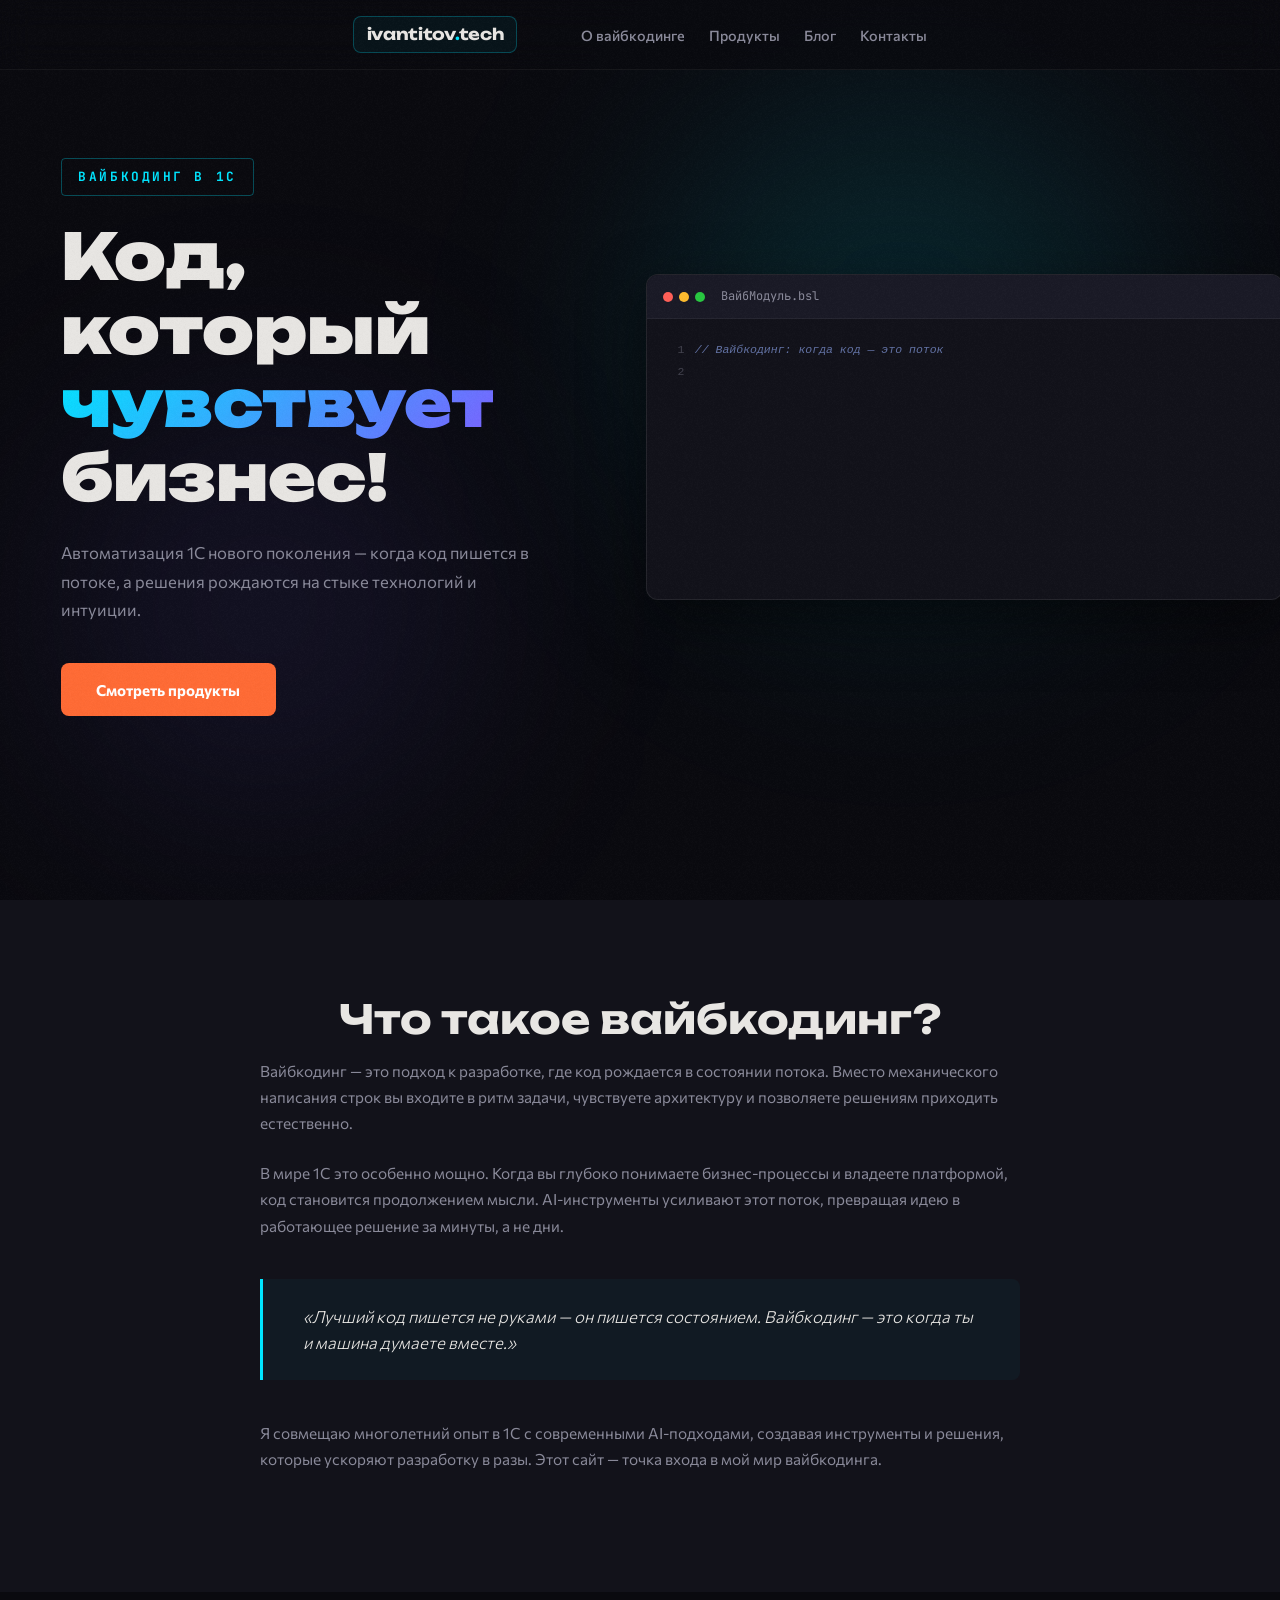
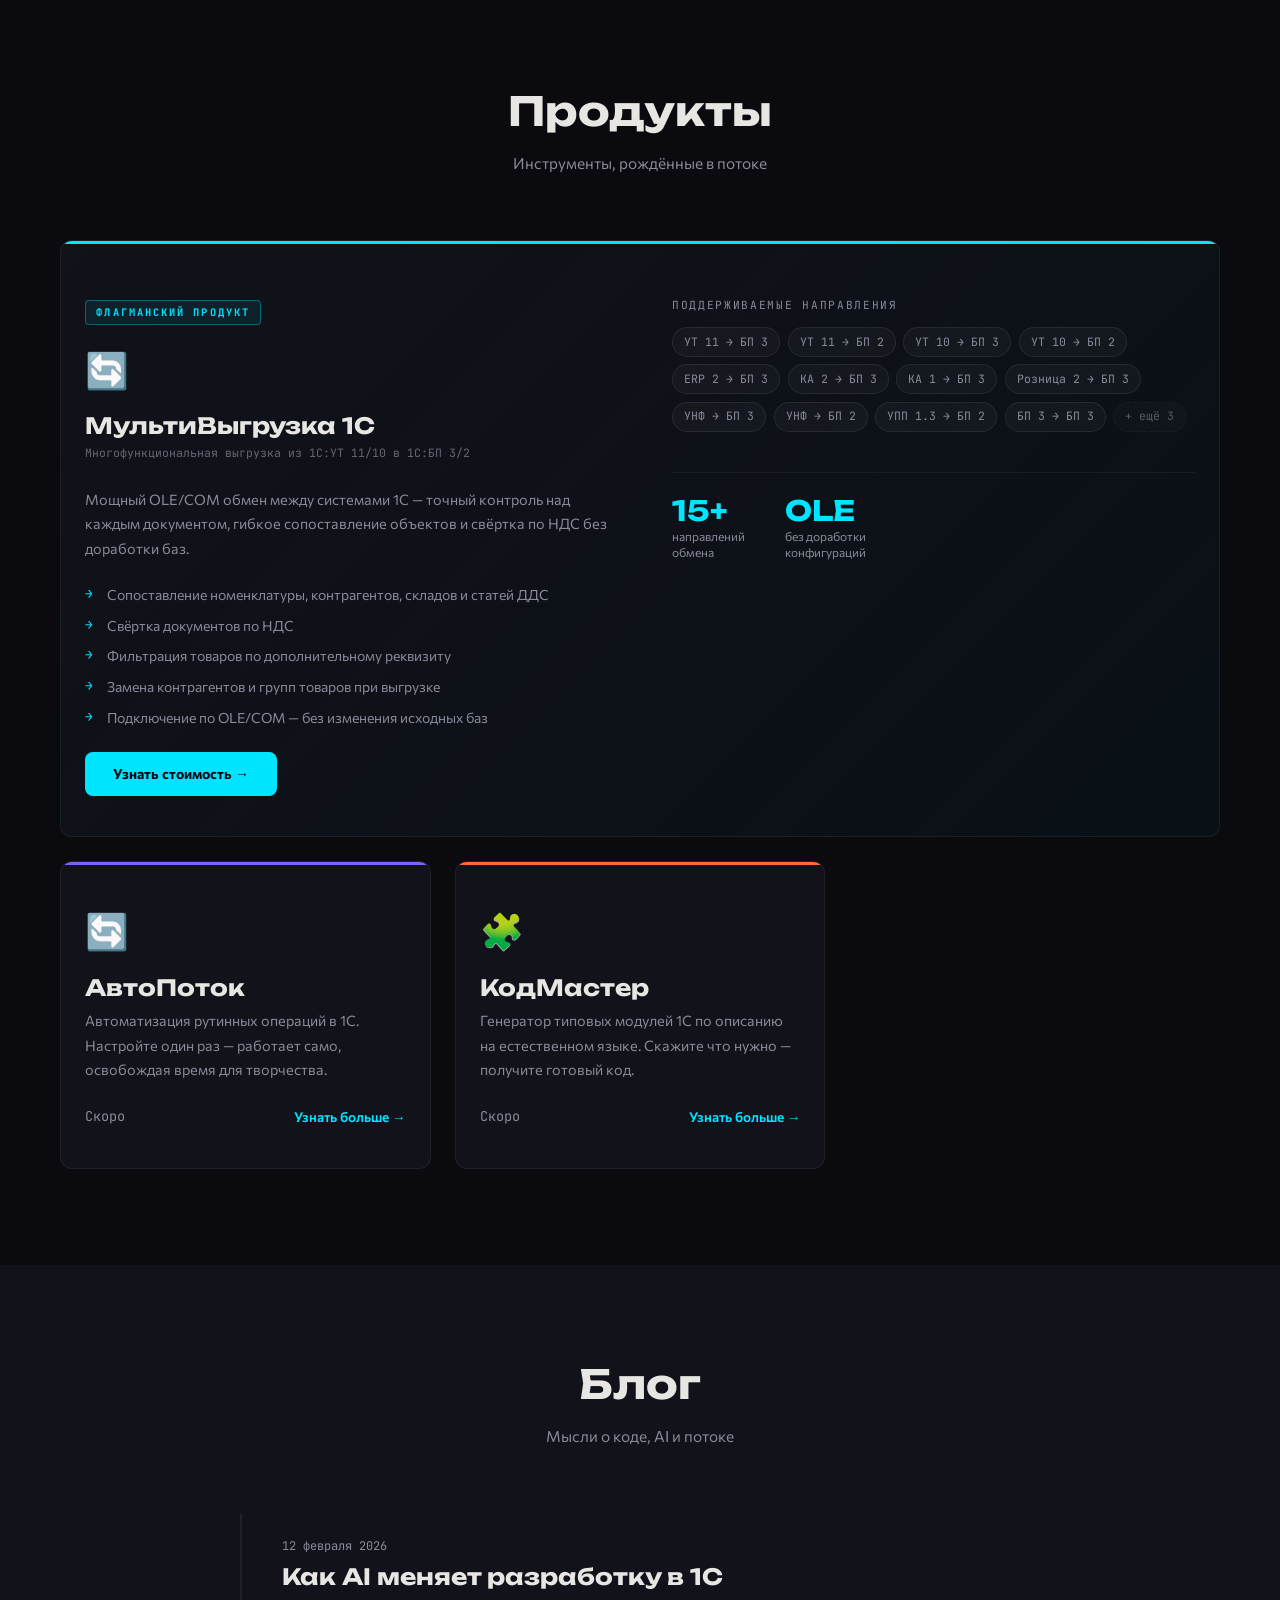
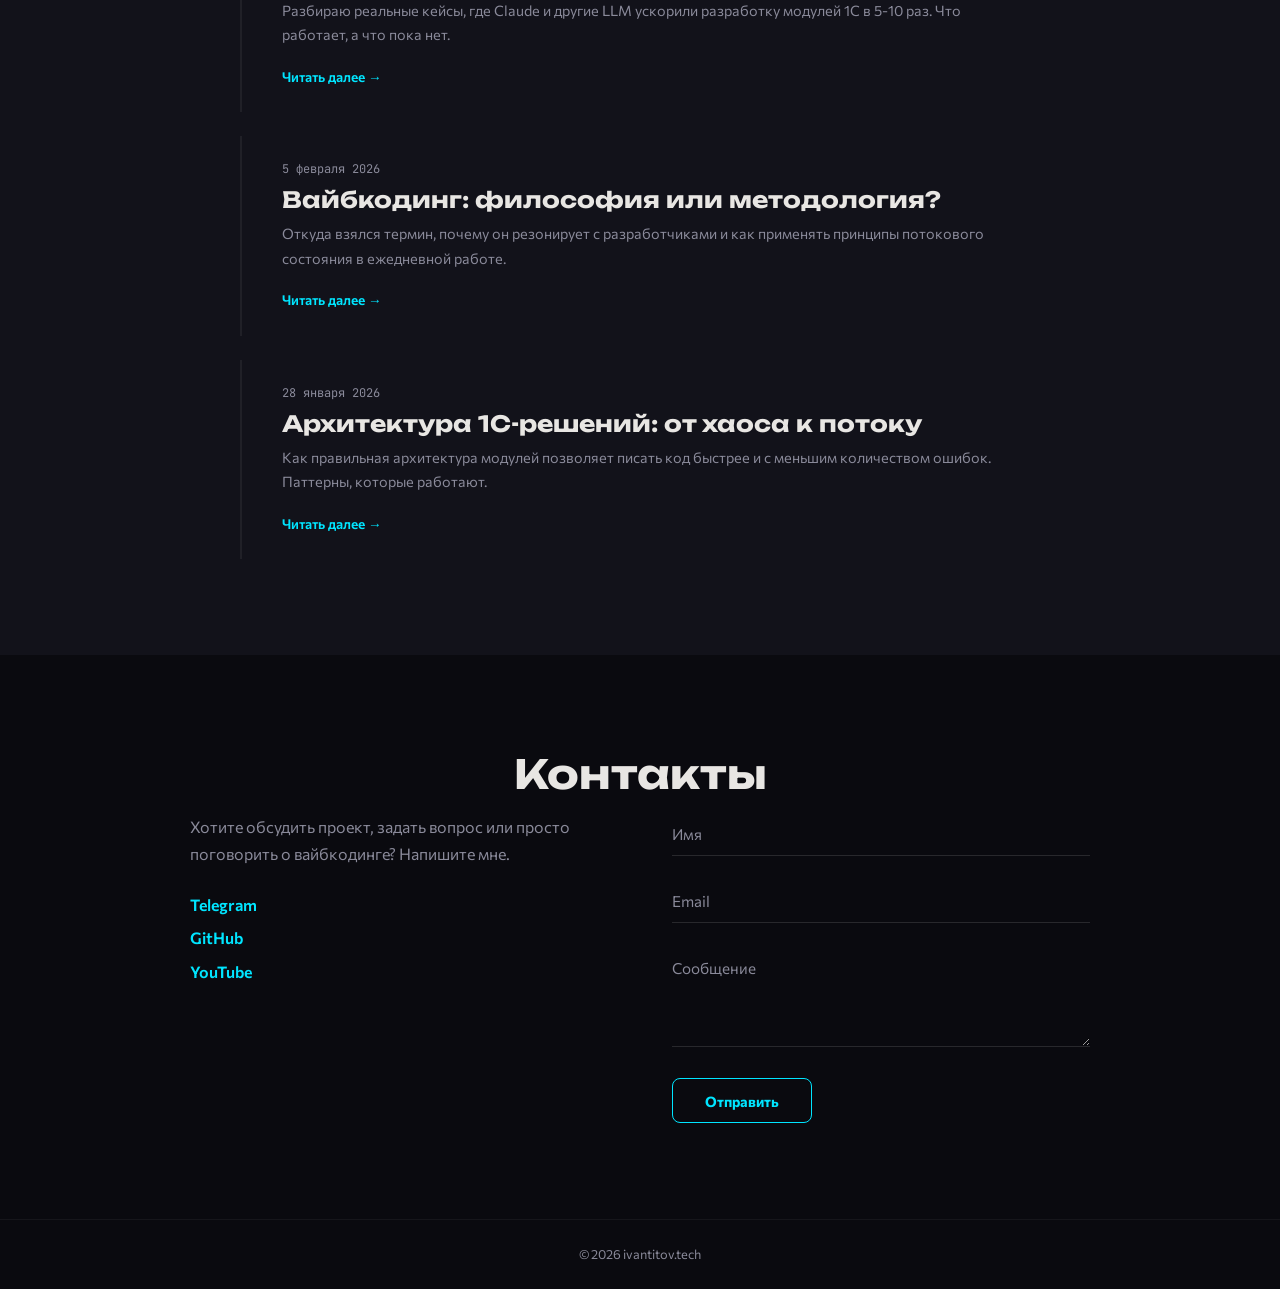
==== commit 109abe24: "test deploy" ====
--- a/index.html
+++ b/index.html
@@ -85,7 +85,7 @@
         <span class="hero__label reveal" data-delay="0">ВАЙБКОДИНГ В 1С</span>
         <h1 class="hero__title reveal" data-delay="100">
           Код, который<br>
-          <span class="hero__title-accent">чувствует</span> бизнес
+          <span class="hero__title-accent">чувствует</span> бизнес!
         </h1>
         <p class="hero__subtitle reveal" data-delay="200">
           Автоматизация 1С нового поколения — когда код пишется в потоке, а решения рождаются на стыке технологий и интуиции.
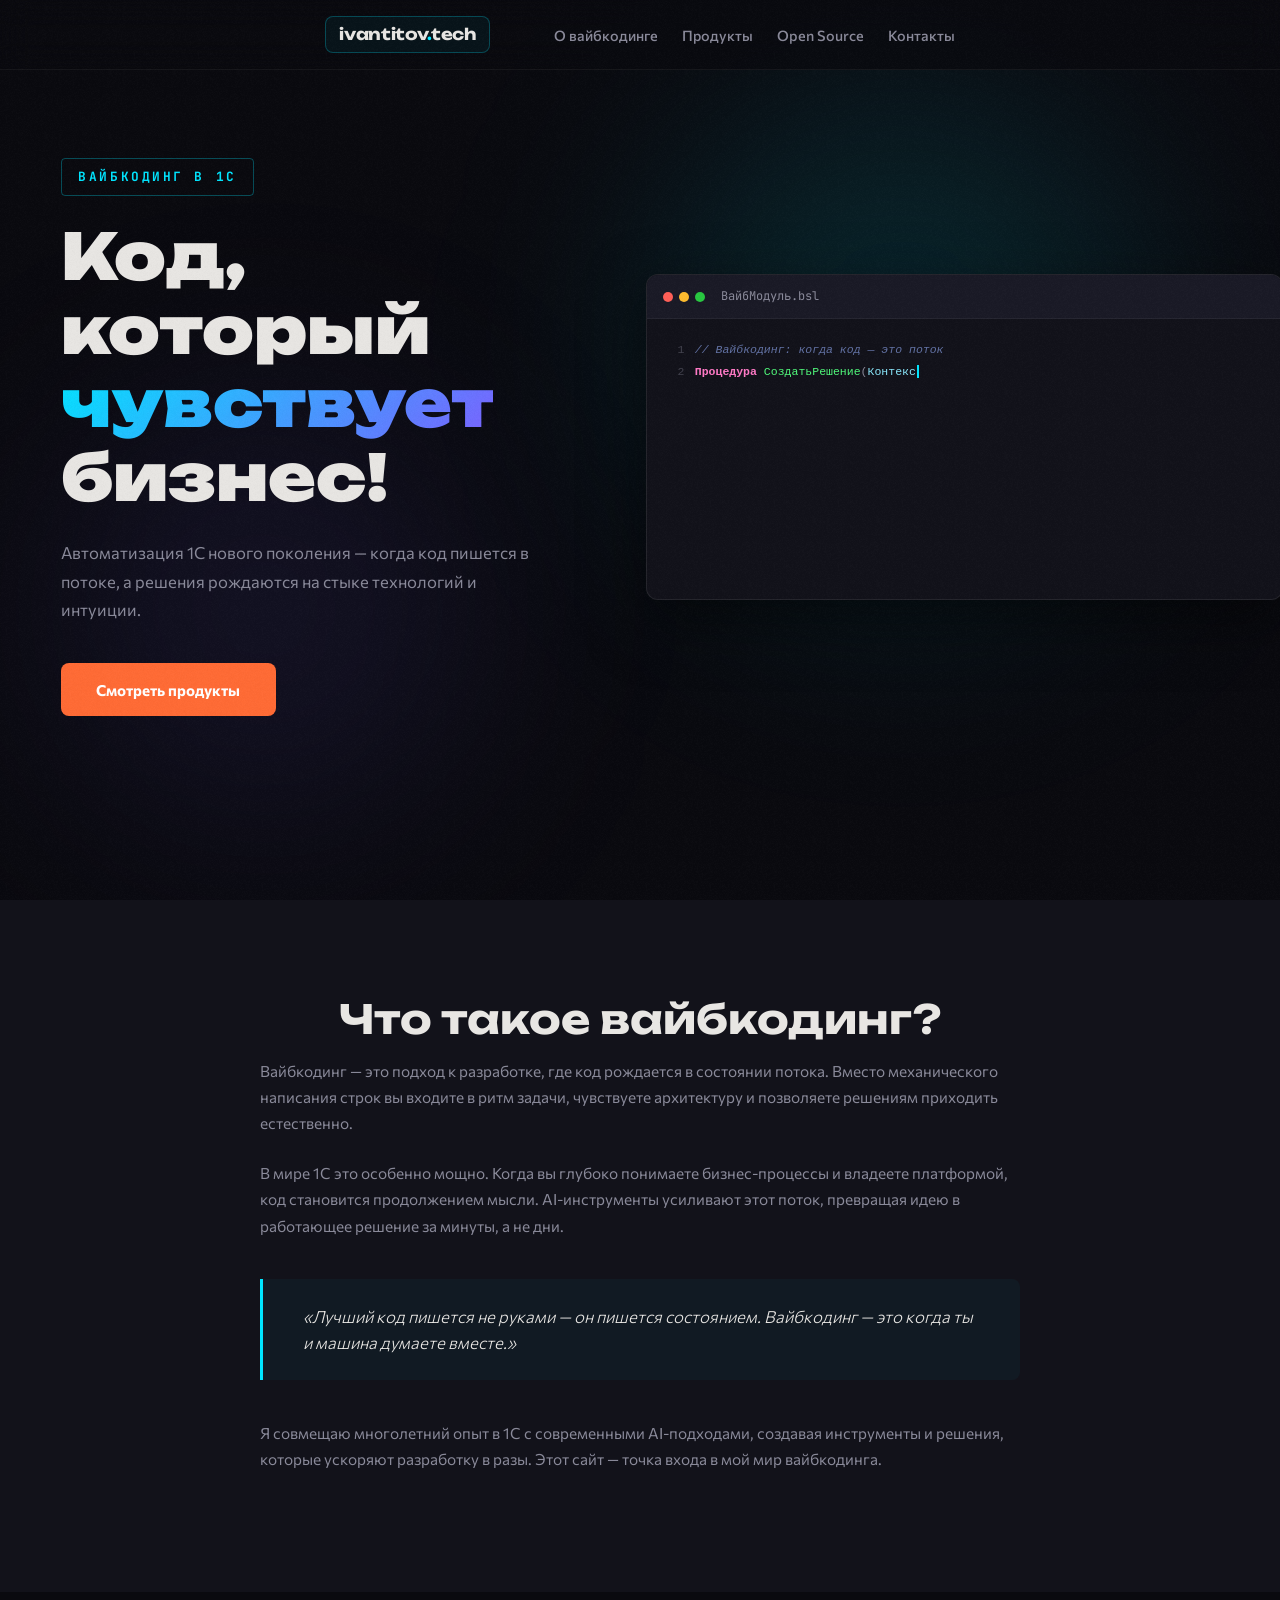
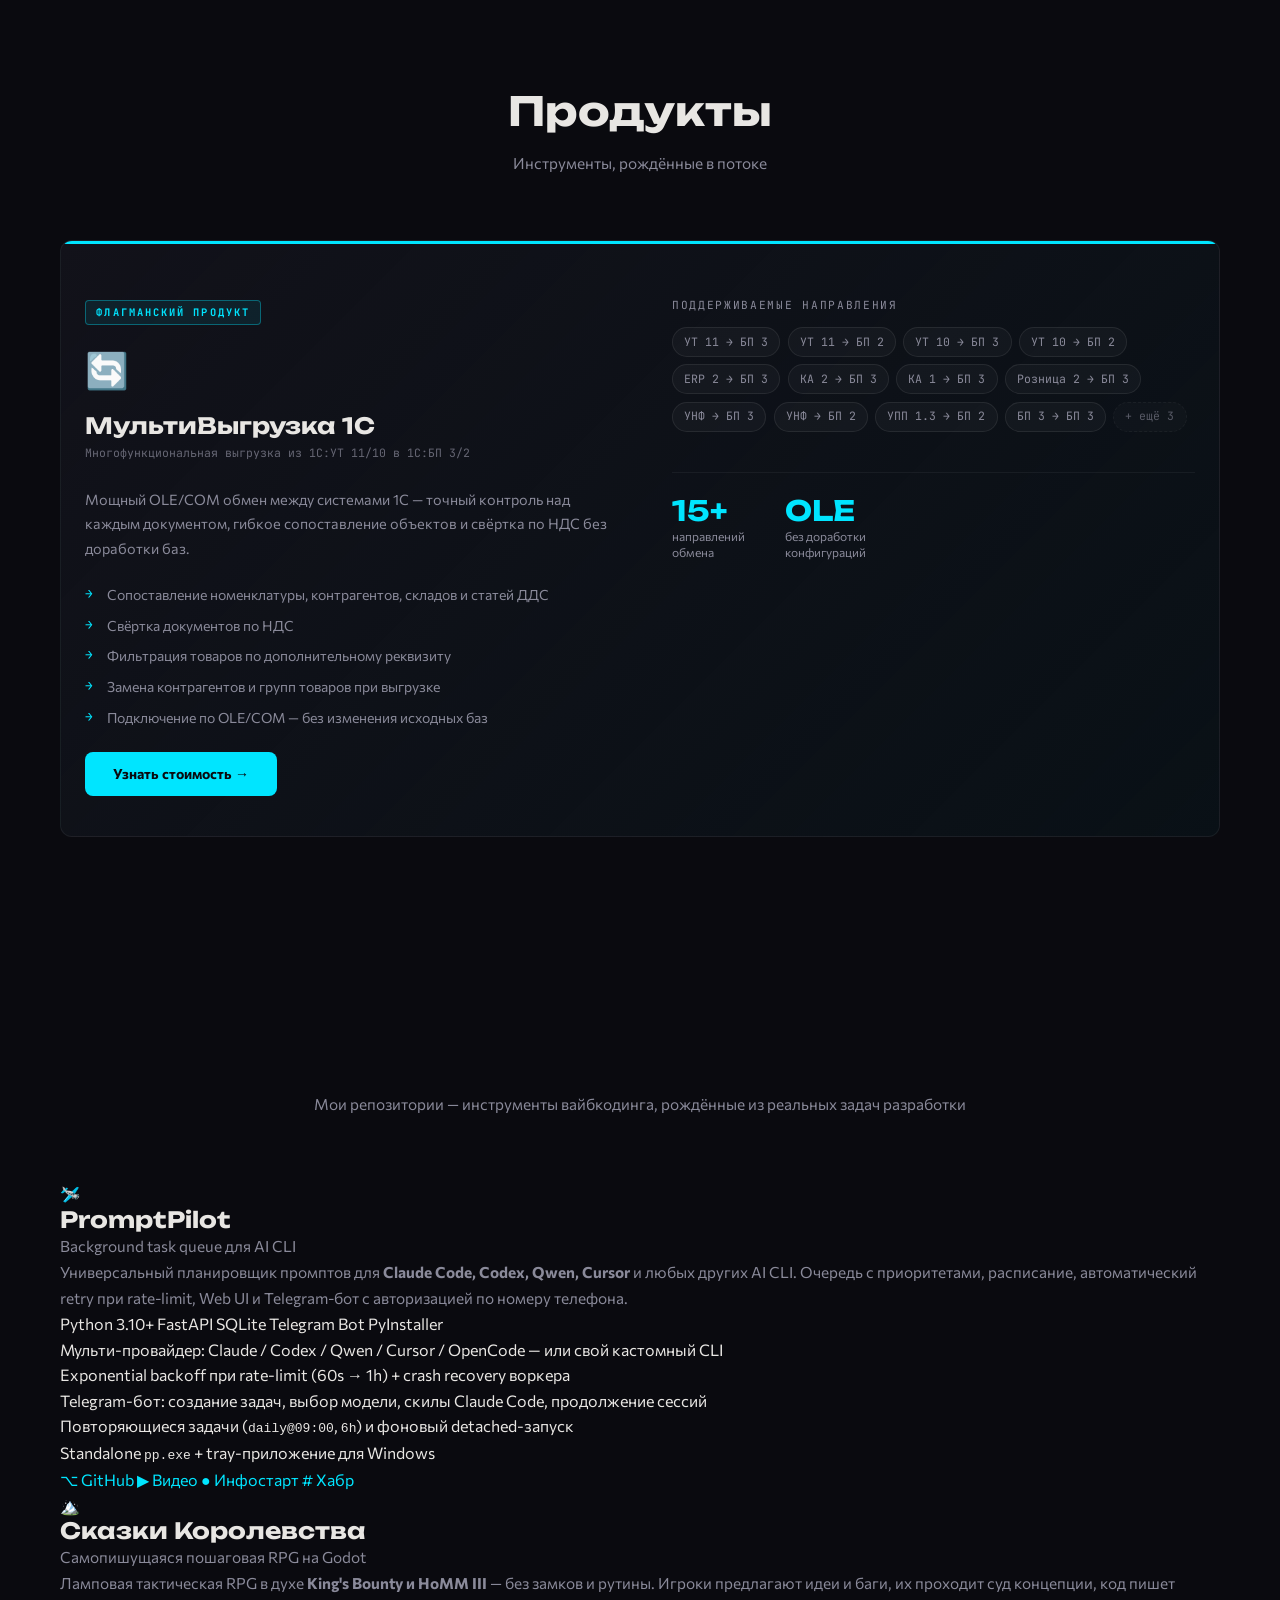
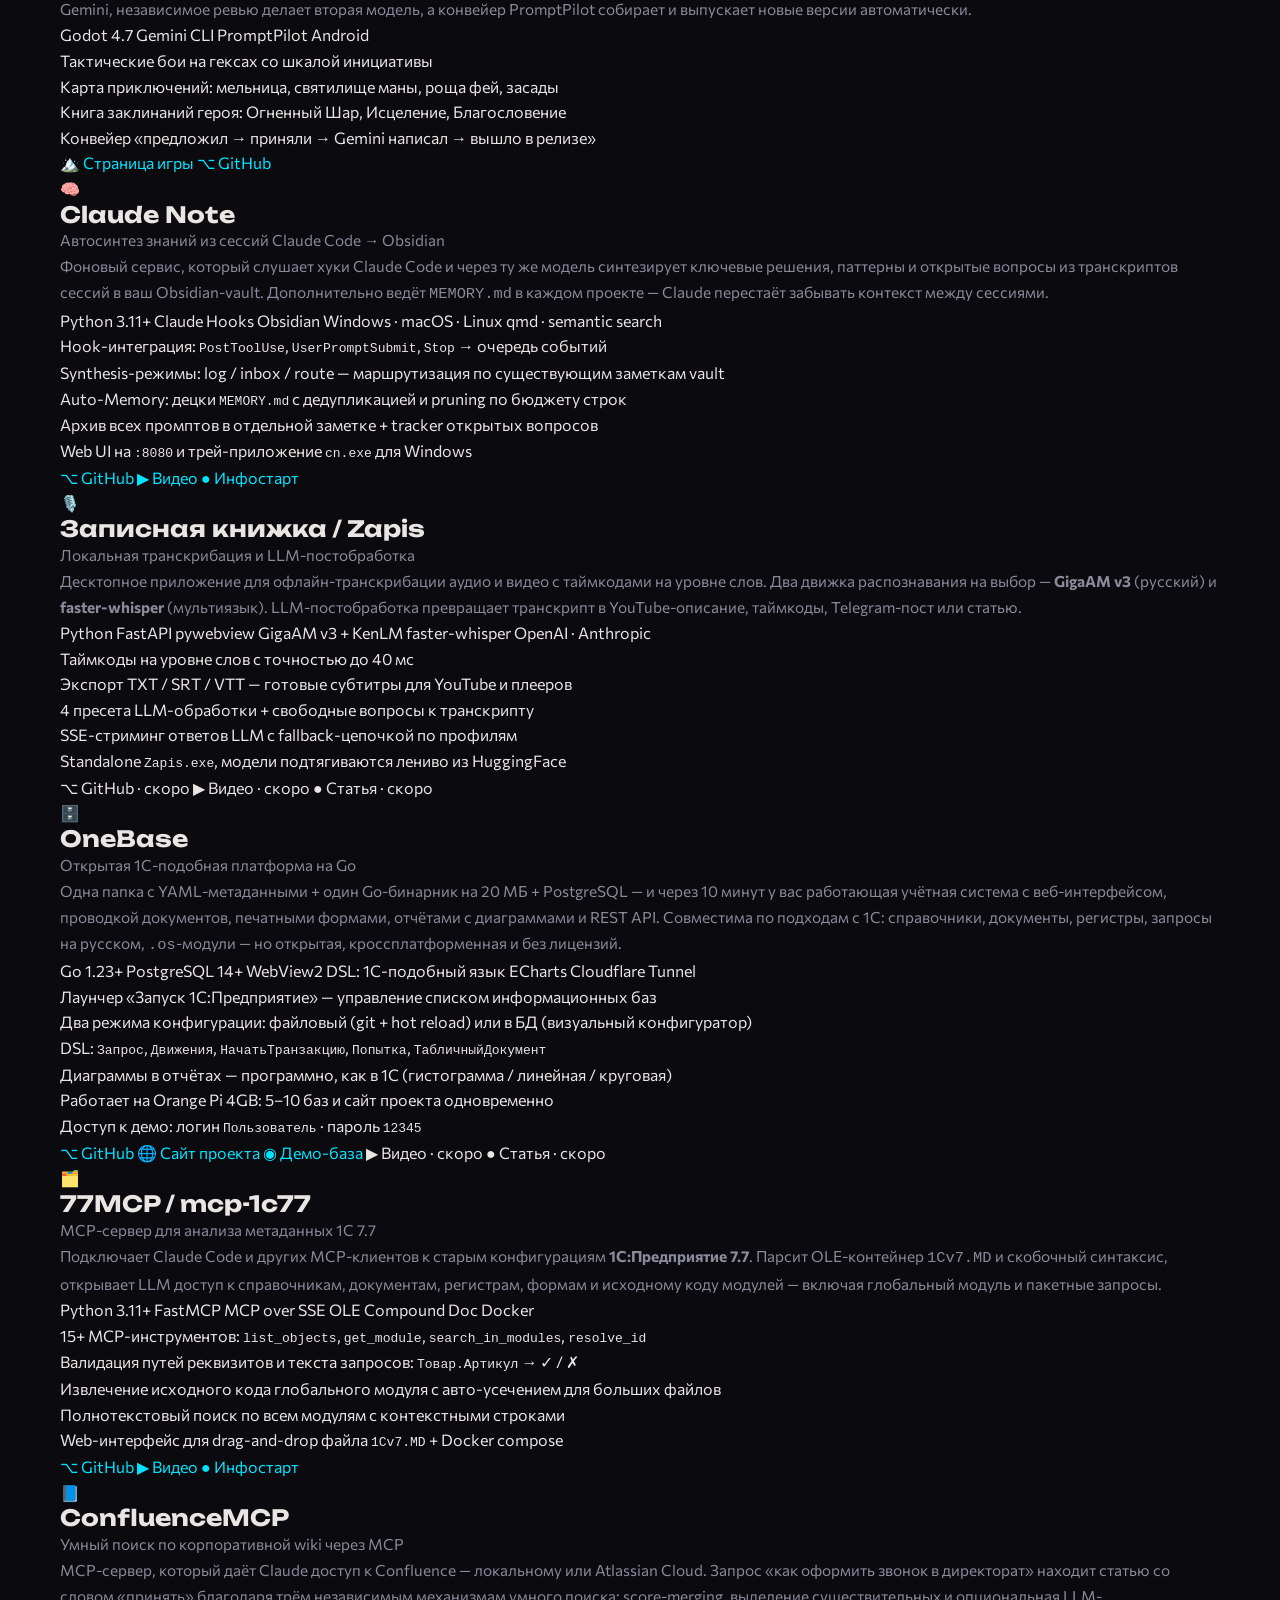
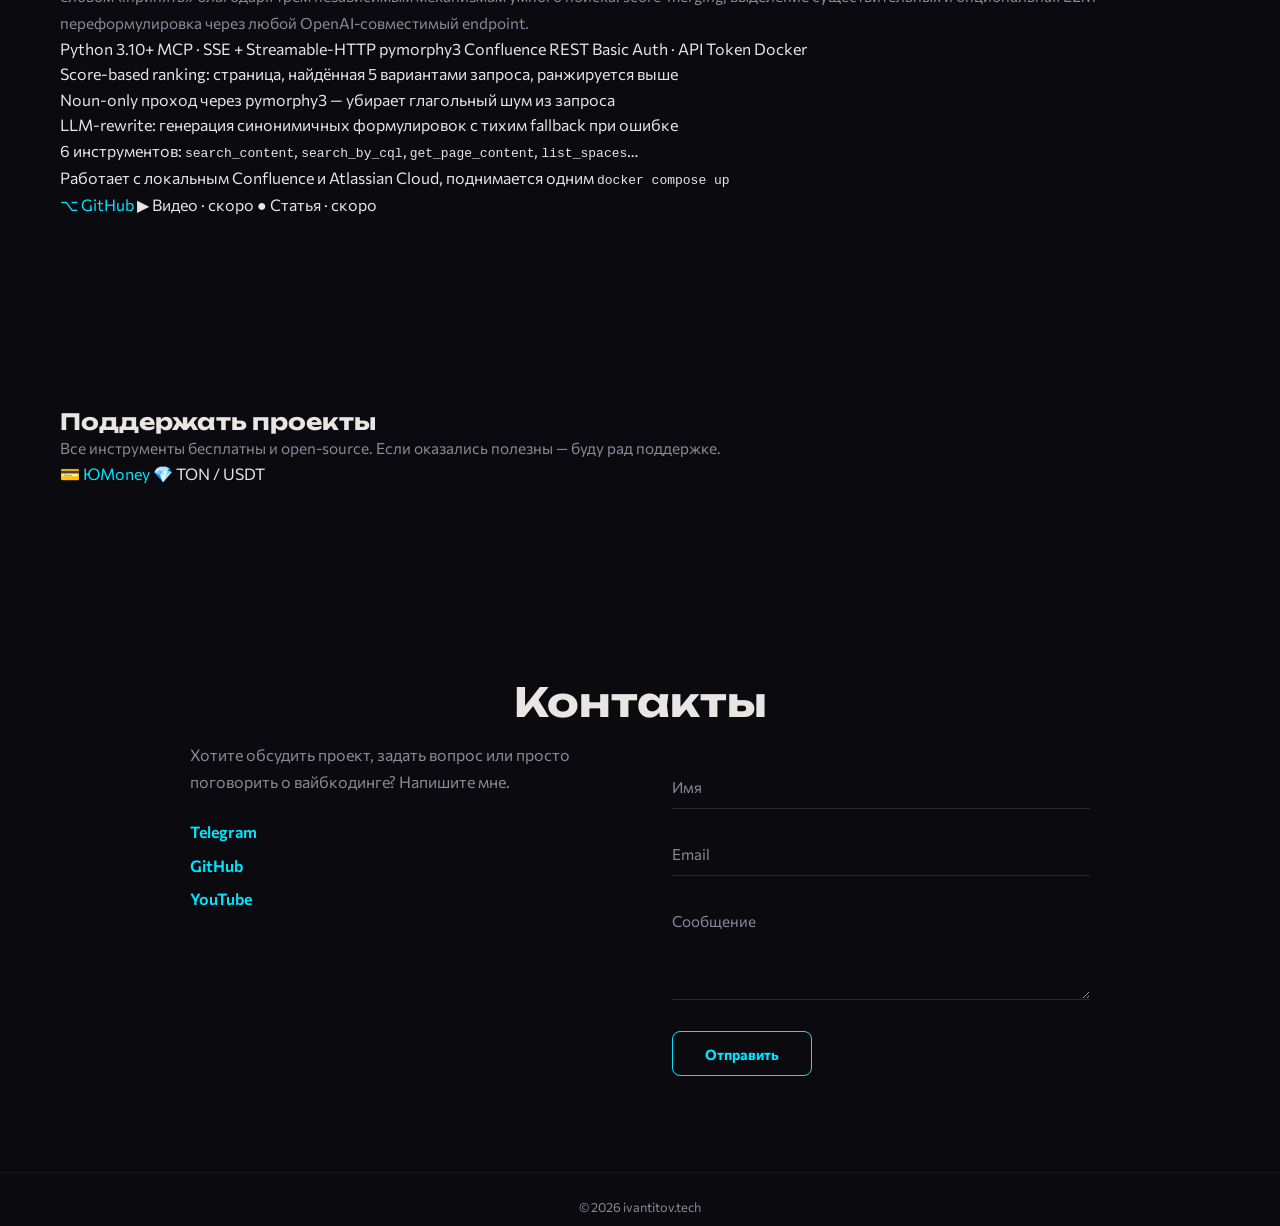
==== commit ab587da6: "feat: карточка «Сказки Королевства» — самопишущаяся RPG (Godot + Gemini + PromptPilot)" ====
--- a/index.html
+++ b/index.html
@@ -3,9 +3,9 @@
 <head>
   <meta charset="UTF-8">
   <meta name="viewport" content="width=device-width, initial-scale=1.0">
-  <title>ivantitov.tech — Вайбкодинг в 1С | Выгрузка УТ в БП, OLE-обмен 1С</title>
-  <meta name="description" content="Иван Титов — разработчик 1С. Многофункциональная выгрузка из 1С УТ 11/10 в 1С БП 3/2: сопоставление номенклатуры, контрагентов, складов, свёртка по НДС. OLE/COM обмен без доработки конфигураций.">
-  <meta name="keywords" content="выгрузка УТ11 БП3, выгрузка УТ10 БП2, обмен 1С УТ БП, многофункциональная выгрузка 1С, сопоставление номенклатуры 1С, свёртка по НДС 1С, OLE обмен 1С, УТ 11 БП 3 обмен, выгрузка ERP БП3, обмен КА2 БП3">
+  <title>ivantitov.tech — Вайбкодинг в 1С | OSS, MCP-серверы, AI-инструменты</title>
+  <meta name="description" content="Иван Титов — разработчик 1С и автор open-source инструментов: PromptPilot (планировщик AI CLI), Claude Note (синтез сессий Claude Code), 77MCP (MCP для 1С 7.7), ConfluenceMCP (умный поиск по wiki), Zapis (локальная транскрибация), OneBase (1С-подобная платформа на Go). А также «Сказки Королевства» — самопишущаяся RPG на Godot, и МультиВыгрузка 1С: OLE/COM обмен между УТ 11/10 и БП 3/2.">
+  <meta name="keywords" content="вайбкодинг 1С, PromptPilot, Claude Note, OneBase, Zapis, 77MCP, ConfluenceMCP, MCP-сервер 1С, MCP Confluence, AI CLI планировщик, Claude Code очередь, метаданные 1С 7.7, транскрибация GigaAM, выгрузка УТ11 БП3, выгрузка УТ10 БП2, обмен 1С УТ БП, OLE обмен 1С, 1С-подобная платформа Go">
   <link rel="canonical" href="https://ivantitov.tech/">
   <script type="application/ld+json">
   {
@@ -55,7 +55,7 @@
       <ul class="nav__links" id="navLinks">
         <li><a href="#about" class="nav__link">О вайбкодинге</a></li>
         <li><a href="#products" class="nav__link">Продукты</a></li>
-        <li><a href="#blog" class="nav__link">Блог</a></li>
+        <li><a href="#opensource" class="nav__link">Open Source</a></li>
         <li><a href="#contacts" class="nav__link">Контакты</a></li>
       </ul>
       <button class="nav__burger" id="navBurger" aria-label="Открыть меню">
@@ -71,7 +71,7 @@
     <ul class="mobile-overlay__links">
       <li><a href="#about" class="mobile-overlay__link">О вайбкодинге</a></li>
       <li><a href="#products" class="mobile-overlay__link">Продукты</a></li>
-      <li><a href="#blog" class="mobile-overlay__link">Блог</a></li>
+      <li><a href="#opensource" class="mobile-overlay__link">Open Source</a></li>
       <li><a href="#contacts" class="mobile-overlay__link">Контакты</a></li>
     </ul>
   </div>
@@ -192,54 +192,331 @@
 
           </div>
         </article>
-        <article class="product-card reveal" data-delay="200">
-          <div class="product-card__accent product-card__accent--violet"></div>
-          <div class="product-card__icon">🔄</div>
-          <h3 class="product-card__title">АвтоПоток</h3>
-          <p class="product-card__desc">Автоматизация рутинных операций в 1С. Настройте один раз — работает само, освобождая время для творчества.</p>
-          <div class="product-card__footer">
-            <span class="product-card__price">Скоро</span>
-            <a href="#contacts" class="product-card__link">Узнать больше →</a>
-          </div>
-        </article>
-        <article class="product-card reveal" data-delay="300">
-          <div class="product-card__accent product-card__accent--orange"></div>
-          <div class="product-card__icon">🧩</div>
-          <h3 class="product-card__title">КодМастер</h3>
-          <p class="product-card__desc">Генератор типовых модулей 1С по описанию на естественном языке. Скажите что нужно — получите готовый код.</p>
-          <div class="product-card__footer">
-            <span class="product-card__price">Скоро</span>
-            <a href="#contacts" class="product-card__link">Узнать больше →</a>
-          </div>
-        </article>
       </div>
     </div>
   </section>
 
-  <!-- Blog -->
-  <section class="blog" id="blog">
+  <!-- Open Source -->
+  <section class="opensource" id="opensource">
     <div class="container">
-      <h2 class="section-title reveal">Блог</h2>
-      <p class="section-subtitle reveal" data-delay="100">Мысли о коде, AI и потоке</p>
-      <div class="blog__list">
-        <article class="blog-card reveal" data-delay="100">
-          <time class="blog-card__date">12 февраля 2026</time>
-          <h3 class="blog-card__title">Как AI меняет разработку в 1С</h3>
-          <p class="blog-card__excerpt">Разбираю реальные кейсы, где Claude и другие LLM ускорили разработку модулей 1С в 5-10 раз. Что работает, а что пока нет.</p>
-          <a href="#" class="blog-card__link">Читать далее →</a>
-        </article>
-        <article class="blog-card reveal" data-delay="200">
-          <time class="blog-card__date">5 февраля 2026</time>
-          <h3 class="blog-card__title">Вайбкодинг: философия или методология?</h3>
-          <p class="blog-card__excerpt">Откуда взялся термин, почему он резонирует с разработчиками и как применять принципы потокового состояния в ежедневной работе.</p>
-          <a href="#" class="blog-card__link">Читать далее →</a>
-        </article>
-        <article class="blog-card reveal" data-delay="300">
-          <time class="blog-card__date">28 января 2026</time>
-          <h3 class="blog-card__title">Архитектура 1С-решений: от хаоса к потоку</h3>
-          <p class="blog-card__excerpt">Как правильная архитектура модулей позволяет писать код быстрее и с меньшим количеством ошибок. Паттерны, которые работают.</p>
-          <a href="#" class="blog-card__link">Читать далее →</a>
-        </article>
+      <h2 class="section-title reveal">Open Source</h2>
+      <p class="section-subtitle reveal" data-delay="100">Мои репозитории — инструменты вайбкодинга, рождённые из реальных задач разработки</p>
+
+      <div class="opensource__grid">
+
+        <!-- PromptPilot -->
+        <article class="oss-card oss-card--cyan reveal" data-delay="100">
+          <div class="oss-card__accent"></div>
+          <div class="oss-card__header">
+            <div class="oss-card__icon">🛩️</div>
+            <div class="oss-card__title-wrap">
+              <h3 class="oss-card__title">PromptPilot</h3>
+              <p class="oss-card__tagline">Background task queue для AI CLI</p>
+            </div>
+          </div>
+          <p class="oss-card__desc">
+            Универсальный планировщик промптов для <strong>Claude Code, Codex, Qwen, Cursor</strong> и любых других AI CLI. Очередь с приоритетами, расписание, автоматический retry при rate-limit, Web UI и Telegram-бот с авторизацией по номеру телефона.
+          </p>
+          <div class="oss-card__tags">
+            <span class="tech-badge">Python 3.10+</span>
+            <span class="tech-badge">FastAPI</span>
+            <span class="tech-badge">SQLite</span>
+            <span class="tech-badge">Telegram Bot</span>
+            <span class="tech-badge">PyInstaller</span>
+          </div>
+          <ul class="oss-card__features">
+            <li>Мульти-провайдер: Claude / Codex / Qwen / Cursor / OpenCode — или свой кастомный CLI</li>
+            <li>Exponential backoff при rate-limit (60s → 1h) + crash recovery воркера</li>
+            <li>Telegram-бот: создание задач, выбор модели, скилы Claude Code, продолжение сессий</li>
+            <li>Повторяющиеся задачи (<code>daily@09:00</code>, <code>6h</code>) и фоновый detached-запуск</li>
+            <li>Standalone <code>pp.exe</code> + tray-приложение для Windows</li>
+          </ul>
+          <div class="oss-card__links">
+            <a href="https://github.com/ivanarama/PromptPilot" target="_blank" rel="noopener" class="oss-link oss-link--primary">
+              <span class="oss-link__icon" aria-hidden="true">⌥</span> GitHub
+            </a>
+            <a href="https://www.youtube.com/watch?v=v5pFSixGX-E" target="_blank" rel="noopener" class="oss-link">
+              <span class="oss-link__icon" aria-hidden="true">▶</span> Видео
+            </a>
+            <a href="https://infostart.ru/1c/articles/2653416/" target="_blank" rel="noopener" class="oss-link">
+              <span class="oss-link__icon" aria-hidden="true">●</span> Инфостарт
+            </a>
+            <a href="https://habr.com/ru/articles/1018950/" target="_blank" rel="noopener" class="oss-link">
+              <span class="oss-link__icon" aria-hidden="true">#</span> Хабр
+            </a>
+          </div>
+        </article>
+
+        <!-- Сказки Королевства -->
+        <article class="oss-card oss-card--violet reveal" data-delay="200">
+          <div class="oss-card__accent"></div>
+          <div class="oss-card__header">
+            <div class="oss-card__icon">🏔️</div>
+            <div class="oss-card__title-wrap">
+              <h3 class="oss-card__title">Сказки Королевства</h3>
+              <p class="oss-card__tagline">Самопишущаяся пошаговая RPG на Godot</p>
+            </div>
+          </div>
+          <p class="oss-card__desc">
+            Ламповая тактическая RPG в духе <strong>King's Bounty и HoMM III</strong> — без замков и рутины.
+            Игроки предлагают идеи и баги, их проходит суд концепции, код пишет Gemini, независимое ревью
+            делает вторая модель, а конвейер PromptPilot собирает и выпускает новые версии автоматически.
+          </p>
+          <div class="oss-card__tags">
+            <span class="tech-badge">Godot 4.7</span>
+            <span class="tech-badge">Gemini CLI</span>
+            <span class="tech-badge">PromptPilot</span>
+            <span class="tech-badge">Android</span>
+          </div>
+          <ul class="oss-card__features">
+            <li>Тактические бои на гексах со шкалой инициативы</li>
+            <li>Карта приключений: мельница, святилище маны, роща фей, засады</li>
+            <li>Книга заклинаний героя: Огненный Шар, Исцеление, Благословение</li>
+            <li>Конвейер «предложил → приняли → Gemini написал → вышло в релизе»</li>
+          </ul>
+          <div class="oss-card__links">
+            <a href="/kt/" target="_blank" rel="noopener" class="oss-link oss-link--primary">
+              <span class="oss-link__icon" aria-hidden="true">🏔️</span> Страница игры
+            </a>
+            <a href="https://github.com/ivanarama/kingdom-tales-rpg" target="_blank" rel="noopener" class="oss-link">
+              <span class="oss-link__icon" aria-hidden="true">⌥</span> GitHub
+            </a>
+          </div>
+        </article>
+
+        <!-- Claude Note -->
+        <article class="oss-card oss-card--violet reveal" data-delay="200">
+          <div class="oss-card__accent"></div>
+          <div class="oss-card__header">
+            <div class="oss-card__icon">🧠</div>
+            <div class="oss-card__title-wrap">
+              <h3 class="oss-card__title">Claude Note</h3>
+              <p class="oss-card__tagline">Автосинтез знаний из сессий Claude Code → Obsidian</p>
+            </div>
+          </div>
+          <p class="oss-card__desc">
+            Фоновый сервис, который слушает хуки Claude Code и через ту же модель синтезирует ключевые решения, паттерны и открытые вопросы из транскриптов сессий в ваш Obsidian-vault. Дополнительно ведёт <code>MEMORY.md</code> в каждом проекте — Claude перестаёт забывать контекст между сессиями.
+          </p>
+          <div class="oss-card__tags">
+            <span class="tech-badge">Python 3.11+</span>
+            <span class="tech-badge">Claude Hooks</span>
+            <span class="tech-badge">Obsidian</span>
+            <span class="tech-badge">Windows · macOS · Linux</span>
+            <span class="tech-badge">qmd · semantic search</span>
+          </div>
+          <ul class="oss-card__features">
+            <li>Hook-интеграция: <code>PostToolUse</code>, <code>UserPromptSubmit</code>, <code>Stop</code> → очередь событий</li>
+            <li>Synthesis-режимы: log / inbox / route — маршрутизация по существующим заметкам vault</li>
+            <li>Auto-Memory: децки <code>MEMORY.md</code> с дедупликацией и pruning по бюджету строк</li>
+            <li>Архив всех промптов в отдельной заметке + tracker открытых вопросов</li>
+            <li>Web UI на <code>:8080</code> и трей-приложение <code>cn.exe</code> для Windows</li>
+          </ul>
+          <div class="oss-card__links">
+            <a href="https://github.com/ivanarama/claude-note" target="_blank" rel="noopener" class="oss-link oss-link--primary">
+              <span class="oss-link__icon" aria-hidden="true">⌥</span> GitHub
+            </a>
+            <a href="https://www.youtube.com/watch?v=AioNnBFMA4g" target="_blank" rel="noopener" class="oss-link">
+              <span class="oss-link__icon" aria-hidden="true">▶</span> Видео
+            </a>
+            <a href="https://infostart.ru/1c/articles/2659511/" target="_blank" rel="noopener" class="oss-link">
+              <span class="oss-link__icon" aria-hidden="true">●</span> Инфостарт
+            </a>
+          </div>
+        </article>
+
+        <!-- Zapis -->
+        <article class="oss-card oss-card--orange reveal" data-delay="300">
+          <div class="oss-card__accent"></div>
+          <div class="oss-card__header">
+            <div class="oss-card__icon">🎙️</div>
+            <div class="oss-card__title-wrap">
+              <h3 class="oss-card__title">Записная книжка <span class="oss-card__title-en">/ Zapis</span></h3>
+              <p class="oss-card__tagline">Локальная транскрибация и LLM-постобработка</p>
+            </div>
+          </div>
+          <p class="oss-card__desc">
+            Десктопное приложение для офлайн-транскрибации аудио и видео с таймкодами на уровне слов. Два движка распознавания на выбор — <strong>GigaAM v3</strong> (русский) и <strong>faster-whisper</strong> (мультиязык). LLM-постобработка превращает транскрипт в YouTube-описание, таймкоды, Telegram-пост или статью.
+          </p>
+          <div class="oss-card__tags">
+            <span class="tech-badge">Python</span>
+            <span class="tech-badge">FastAPI</span>
+            <span class="tech-badge">pywebview</span>
+            <span class="tech-badge">GigaAM v3 + KenLM</span>
+            <span class="tech-badge">faster-whisper</span>
+            <span class="tech-badge">OpenAI · Anthropic</span>
+          </div>
+          <ul class="oss-card__features">
+            <li>Таймкоды на уровне слов с точностью до 40 мс</li>
+            <li>Экспорт TXT / SRT / VTT — готовые субтитры для YouTube и плееров</li>
+            <li>4 пресета LLM-обработки + свободные вопросы к транскрипту</li>
+            <li>SSE-стриминг ответов LLM с fallback-цепочкой по профилям</li>
+            <li>Standalone <code>Zapis.exe</code>, модели подтягиваются лениво из HuggingFace</li>
+          </ul>
+          <div class="oss-card__links">
+            <span class="oss-link oss-link--soon">
+              <span class="oss-link__icon" aria-hidden="true">⌥</span> GitHub · скоро
+            </span>
+            <span class="oss-link oss-link--soon">
+              <span class="oss-link__icon" aria-hidden="true">▶</span> Видео · скоро
+            </span>
+            <span class="oss-link oss-link--soon">
+              <span class="oss-link__icon" aria-hidden="true">●</span> Статья · скоро
+            </span>
+          </div>
+        </article>
+
+        <!-- OneBase -->
+        <article class="oss-card oss-card--gold reveal" data-delay="400">
+          <div class="oss-card__accent"></div>
+          <div class="oss-card__header">
+            <div class="oss-card__icon">🗄️</div>
+            <div class="oss-card__title-wrap">
+              <h3 class="oss-card__title">OneBase</h3>
+              <p class="oss-card__tagline">Открытая 1С-подобная платформа на Go</p>
+            </div>
+          </div>
+          <p class="oss-card__desc">
+            Одна папка с YAML-метаданными + один Go-бинарник на 20 МБ + PostgreSQL — и через 10 минут у вас работающая учётная система с веб-интерфейсом, проводкой документов, печатными формами, отчётами с диаграммами и REST API. Совместима по подходам с 1С: справочники, документы, регистры, запросы на русском, <code>.os</code>-модули — но открытая, кроссплатформенная и без лицензий.
+          </p>
+          <div class="oss-card__tags">
+            <span class="tech-badge">Go 1.23+</span>
+            <span class="tech-badge">PostgreSQL 14+</span>
+            <span class="tech-badge">WebView2</span>
+            <span class="tech-badge">DSL: 1С-подобный язык</span>
+            <span class="tech-badge">ECharts</span>
+            <span class="tech-badge">Cloudflare Tunnel</span>
+          </div>
+          <ul class="oss-card__features">
+            <li>Лаунчер «Запуск 1С:Предприятие» — управление списком информационных баз</li>
+            <li>Два режима конфигурации: файловый (git + hot reload) или в БД (визуальный конфигуратор)</li>
+            <li>DSL: <code>Запрос</code>, <code>Движения</code>, <code>НачатьТранзакцию</code>, <code>Попытка</code>, <code>ТабличныйДокумент</code></li>
+            <li>Диаграммы в отчётах — программно, как в 1С (гистограмма / линейная / круговая)</li>
+            <li>Работает на Orange Pi 4GB: 5–10 баз и сайт проекта одновременно</li>
+          </ul>
+          <div class="oss-card__demo-note">
+            <span class="oss-card__demo-label">Доступ к демо:</span>
+            <span class="oss-card__demo-creds">логин <code>Пользователь</code> · пароль <code>12345</code></span>
+          </div>
+          <div class="oss-card__links">
+            <a href="https://github.com/ivanarama/onebase" target="_blank" rel="noopener" class="oss-link oss-link--primary">
+              <span class="oss-link__icon" aria-hidden="true">⌥</span> GitHub
+            </a>
+            <a href="https://onebase.ivantitov.tech" target="_blank" rel="noopener" class="oss-link oss-link--primary">
+              <span class="oss-link__icon" aria-hidden="true">🌐</span> Сайт проекта
+            </a>
+            <a href="https://demo.ivantitov.tech" target="_blank" rel="noopener" class="oss-link oss-link--demo">
+              <span class="oss-link__icon" aria-hidden="true">◉</span> Демо-база
+            </a>
+            <span class="oss-link oss-link--soon">
+              <span class="oss-link__icon" aria-hidden="true">▶</span> Видео · скоро
+            </span>
+            <span class="oss-link oss-link--soon">
+              <span class="oss-link__icon" aria-hidden="true">●</span> Статья · скоро
+            </span>
+          </div>
+        </article>
+
+        <!-- 77MCP -->
+        <article class="oss-card oss-card--pink reveal" data-delay="500">
+          <div class="oss-card__accent"></div>
+          <div class="oss-card__header">
+            <div class="oss-card__icon">🗂️</div>
+            <div class="oss-card__title-wrap">
+              <h3 class="oss-card__title">77MCP <span class="oss-card__title-en">/ mcp-1c77</span></h3>
+              <p class="oss-card__tagline">MCP-сервер для анализа метаданных 1С 7.7</p>
+            </div>
+          </div>
+          <p class="oss-card__desc">
+            Подключает Claude Code и других MCP-клиентов к старым конфигурациям <strong>1С:Предприятие 7.7</strong>. Парсит OLE-контейнер <code>1Cv7.MD</code> и скобочный синтаксис, открывает LLM доступ к справочникам, документам, регистрам, формам и исходному коду модулей — включая глобальный модуль и пакетные запросы.
+          </p>
+          <div class="oss-card__tags">
+            <span class="tech-badge">Python 3.11+</span>
+            <span class="tech-badge">FastMCP</span>
+            <span class="tech-badge">MCP over SSE</span>
+            <span class="tech-badge">OLE Compound Doc</span>
+            <span class="tech-badge">Docker</span>
+          </div>
+          <ul class="oss-card__features">
+            <li>15+ MCP-инструментов: <code>list_objects</code>, <code>get_module</code>, <code>search_in_modules</code>, <code>resolve_id</code></li>
+            <li>Валидация путей реквизитов и текста запросов: <code>Товар.Артикул</code> → ✓ / ✗</li>
+            <li>Извлечение исходного кода глобального модуля с авто-усечением для больших файлов</li>
+            <li>Полнотекстовый поиск по всем модулям с контекстными строками</li>
+            <li>Web-интерфейс для drag-and-drop файла <code>1Cv7.MD</code> + Docker compose</li>
+          </ul>
+          <div class="oss-card__links">
+            <a href="https://github.com/ivanarama/77MCP" target="_blank" rel="noopener" class="oss-link oss-link--primary">
+              <span class="oss-link__icon" aria-hidden="true">⌥</span> GitHub
+            </a>
+            <a href="https://youtu.be/-m0ZqXGl7To" target="_blank" rel="noopener" class="oss-link">
+              <span class="oss-link__icon" aria-hidden="true">▶</span> Видео
+            </a>
+            <a href="https://infostart.ru/1c/articles/2626132/" target="_blank" rel="noopener" class="oss-link">
+              <span class="oss-link__icon" aria-hidden="true">●</span> Инфостарт
+            </a>
+          </div>
+        </article>
+
+        <!-- ConfluenceMCP -->
+        <article class="oss-card oss-card--mint reveal" data-delay="600">
+          <div class="oss-card__accent"></div>
+          <div class="oss-card__header">
+            <div class="oss-card__icon">📘</div>
+            <div class="oss-card__title-wrap">
+              <h3 class="oss-card__title">ConfluenceMCP</h3>
+              <p class="oss-card__tagline">Умный поиск по корпоративной wiki через MCP</p>
+            </div>
+          </div>
+          <p class="oss-card__desc">
+            MCP-сервер, который даёт Claude доступ к Confluence — локальному или Atlassian Cloud. Запрос «как оформить звонок в директорат» находит статью со словом «принять» благодаря трём независимым механизмам умного поиска: score-merging, выделение существительных и опциональная LLM-переформулировка через любой OpenAI-совместимый endpoint.
+          </p>
+          <div class="oss-card__tags">
+            <span class="tech-badge">Python 3.10+</span>
+            <span class="tech-badge">MCP · SSE + Streamable-HTTP</span>
+            <span class="tech-badge">pymorphy3</span>
+            <span class="tech-badge">Confluence REST</span>
+            <span class="tech-badge">Basic Auth · API Token</span>
+            <span class="tech-badge">Docker</span>
+          </div>
+          <ul class="oss-card__features">
+            <li>Score-based ranking: страница, найдённая 5 вариантами запроса, ранжируется выше</li>
+            <li>Noun-only проход через pymorphy3 — убирает глагольный шум из запроса</li>
+            <li>LLM-rewrite: генерация синонимичных формулировок с тихим fallback при ошибке</li>
+            <li>6 инструментов: <code>search_content</code>, <code>search_by_cql</code>, <code>get_page_content</code>, <code>list_spaces</code>…</li>
+            <li>Работает с локальным Confluence и Atlassian Cloud, поднимается одним <code>docker compose up</code></li>
+          </ul>
+          <div class="oss-card__links">
+            <a href="https://github.com/ivanarama/ConfluenceMCP" target="_blank" rel="noopener" class="oss-link oss-link--primary">
+              <span class="oss-link__icon" aria-hidden="true">⌥</span> GitHub
+            </a>
+            <span class="oss-link oss-link--soon">
+              <span class="oss-link__icon" aria-hidden="true">▶</span> Видео · скоро
+            </span>
+            <span class="oss-link oss-link--soon">
+              <span class="oss-link__icon" aria-hidden="true">●</span> Статья · скоро
+            </span>
+          </div>
+        </article>
+
+      </div>
+    </div>
+  </section>
+
+  <!-- Support -->
+  <section class="support-strip" id="support">
+    <div class="container">
+      <div class="support-strip__inner reveal">
+        <div class="support-strip__text">
+          <h3 class="support-strip__title">Поддержать проекты</h3>
+          <p class="support-strip__desc">Все инструменты бесплатны и open-source. Если оказались полезны — буду рад поддержке.</p>
+        </div>
+        <div class="support-strip__actions">
+          <a href="https://yoomoney.ru/to/41001428157040" target="_blank" rel="noopener" class="support-strip__btn support-strip__btn--ym">
+            💳 ЮMoney
+          </a>
+          <button class="support-strip__btn support-strip__btn--ton" onclick="navigator.clipboard.writeText('UQDmhcdNyqut5nE8K7yJCvXwNST2qMIBk5gRgFInpO7eBO-x').then(()=>{this.textContent='Скопировано ✓';setTimeout(()=>this.textContent='💎 TON / USDT',2000)})">
+            💎 TON / USDT
+          </button>
+        </div>
       </div>
     </div>
   </section>
@@ -257,7 +534,10 @@
             <li><a href="#" class="contacts__social-link">YouTube</a></li>
           </ul>
         </div>
-        <form class="contacts__form reveal" data-delay="200" id="contactForm">
+        <form class="contacts__form reveal" data-delay="200" id="contactForm"
+              action="/api/contact" method="POST">
+          <input type="text" name="_honey" tabindex="-1" autocomplete="off" class="form-honeypot" aria-hidden="true">
+
           <div class="form-group">
             <input type="text" name="name" class="form-input" placeholder="Имя" required>
           </div>
@@ -268,6 +548,7 @@
             <textarea name="message" class="form-input form-textarea" placeholder="Сообщение" rows="4" required></textarea>
           </div>
           <button type="submit" class="form-submit">Отправить</button>
+          <p class="form-status" id="formStatus" role="status" aria-live="polite"></p>
         </form>
       </div>
     </div>
